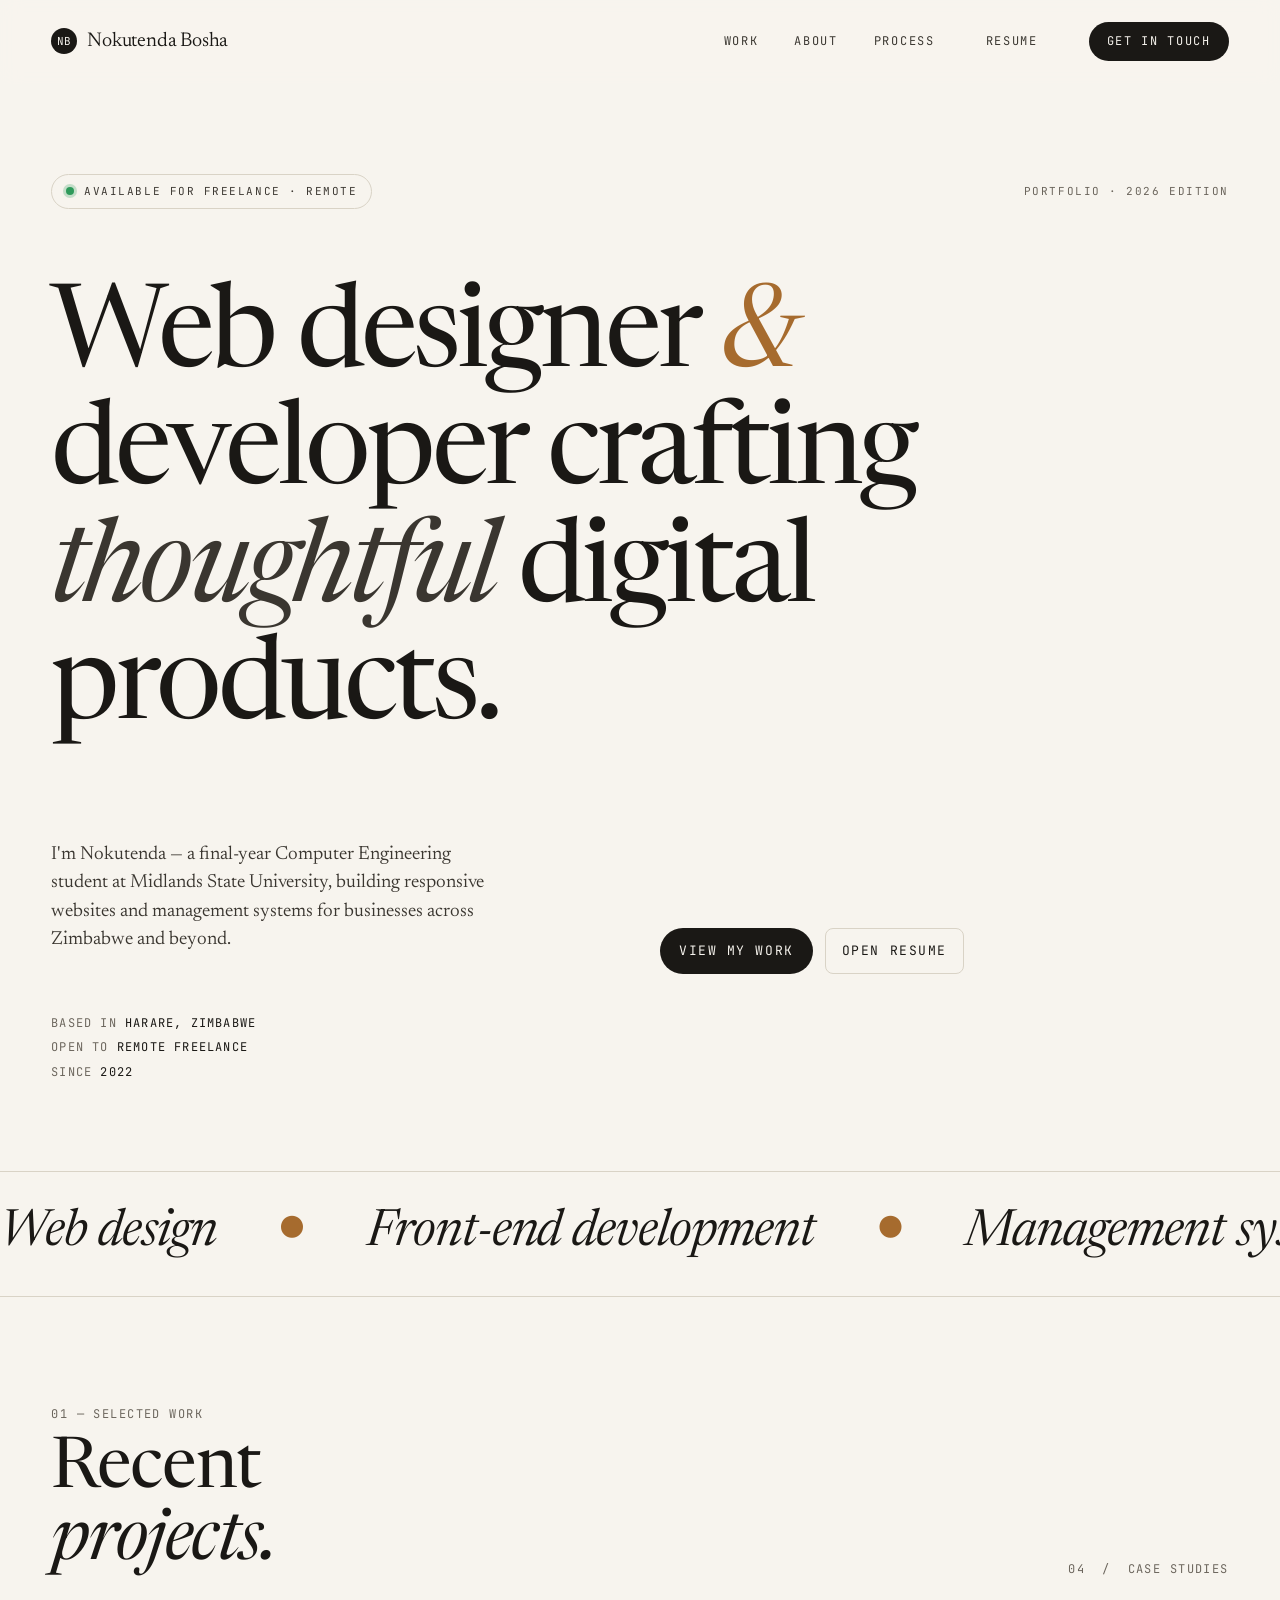
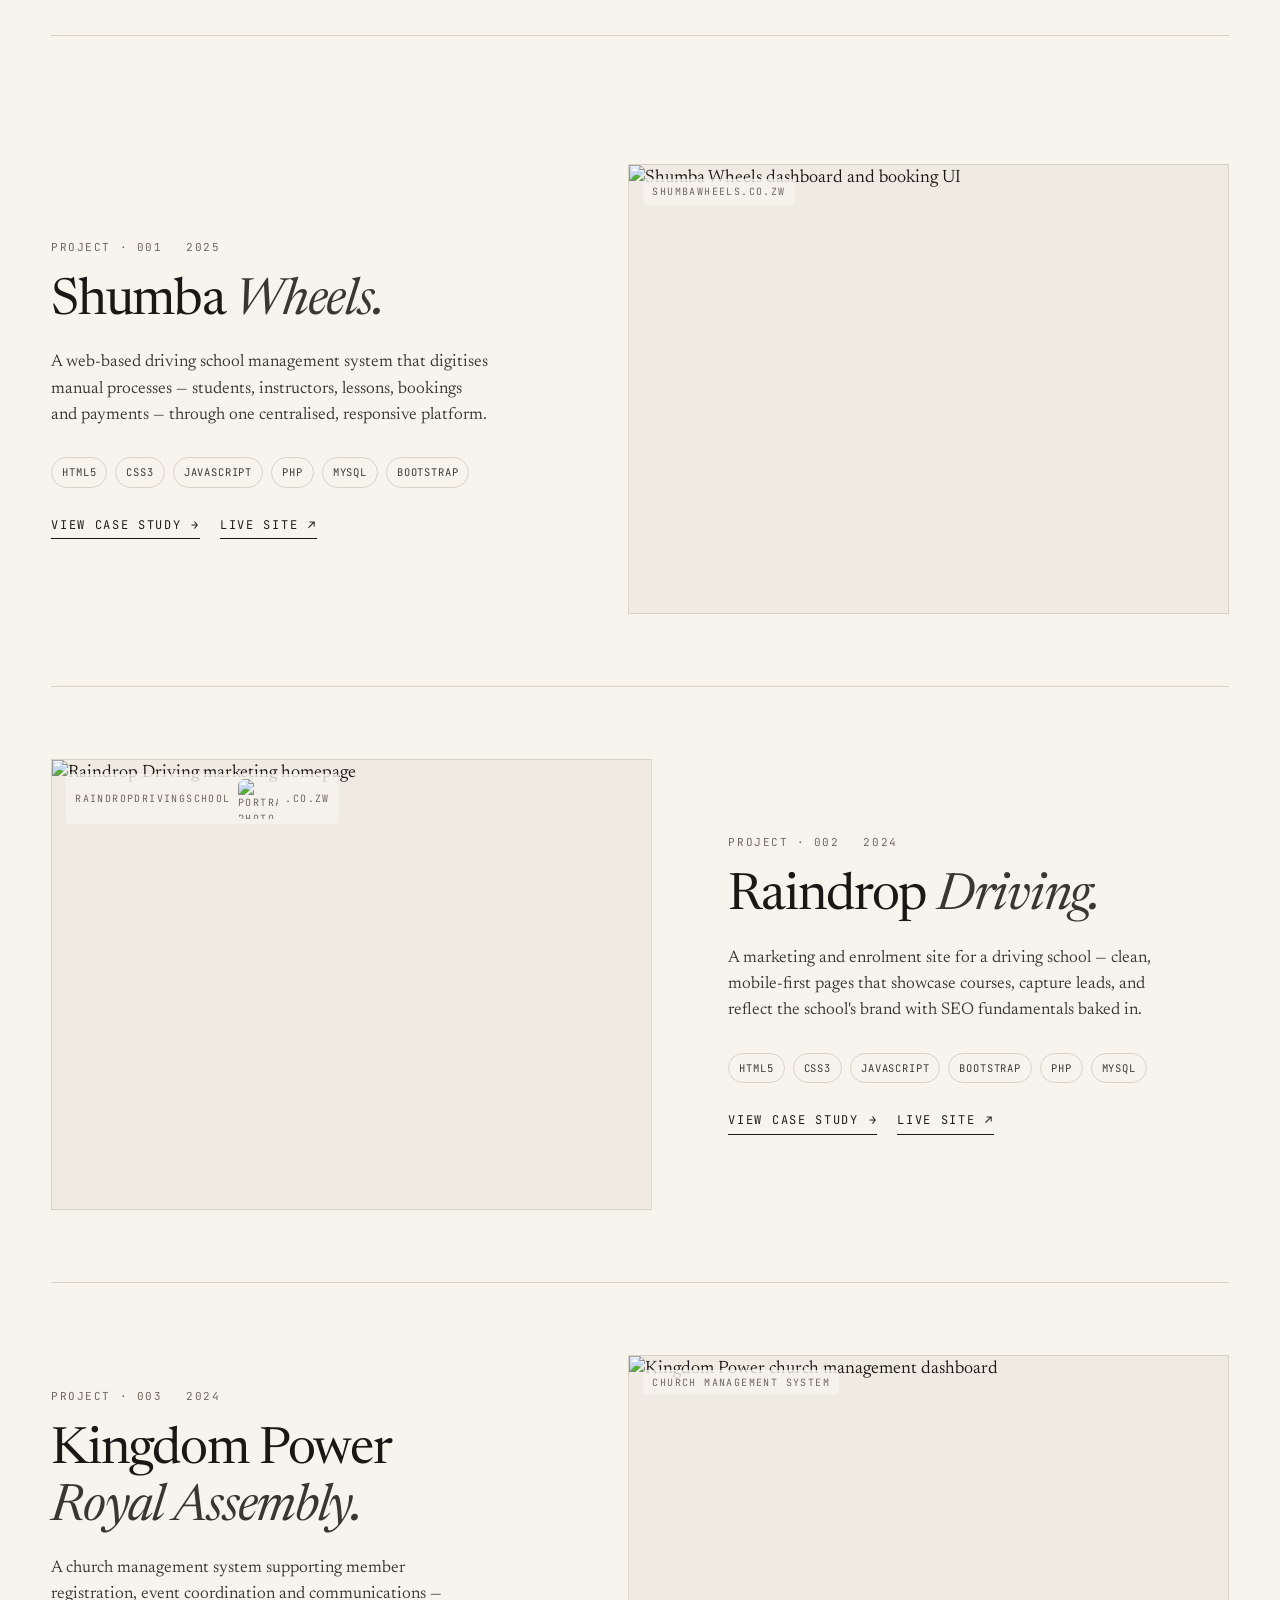
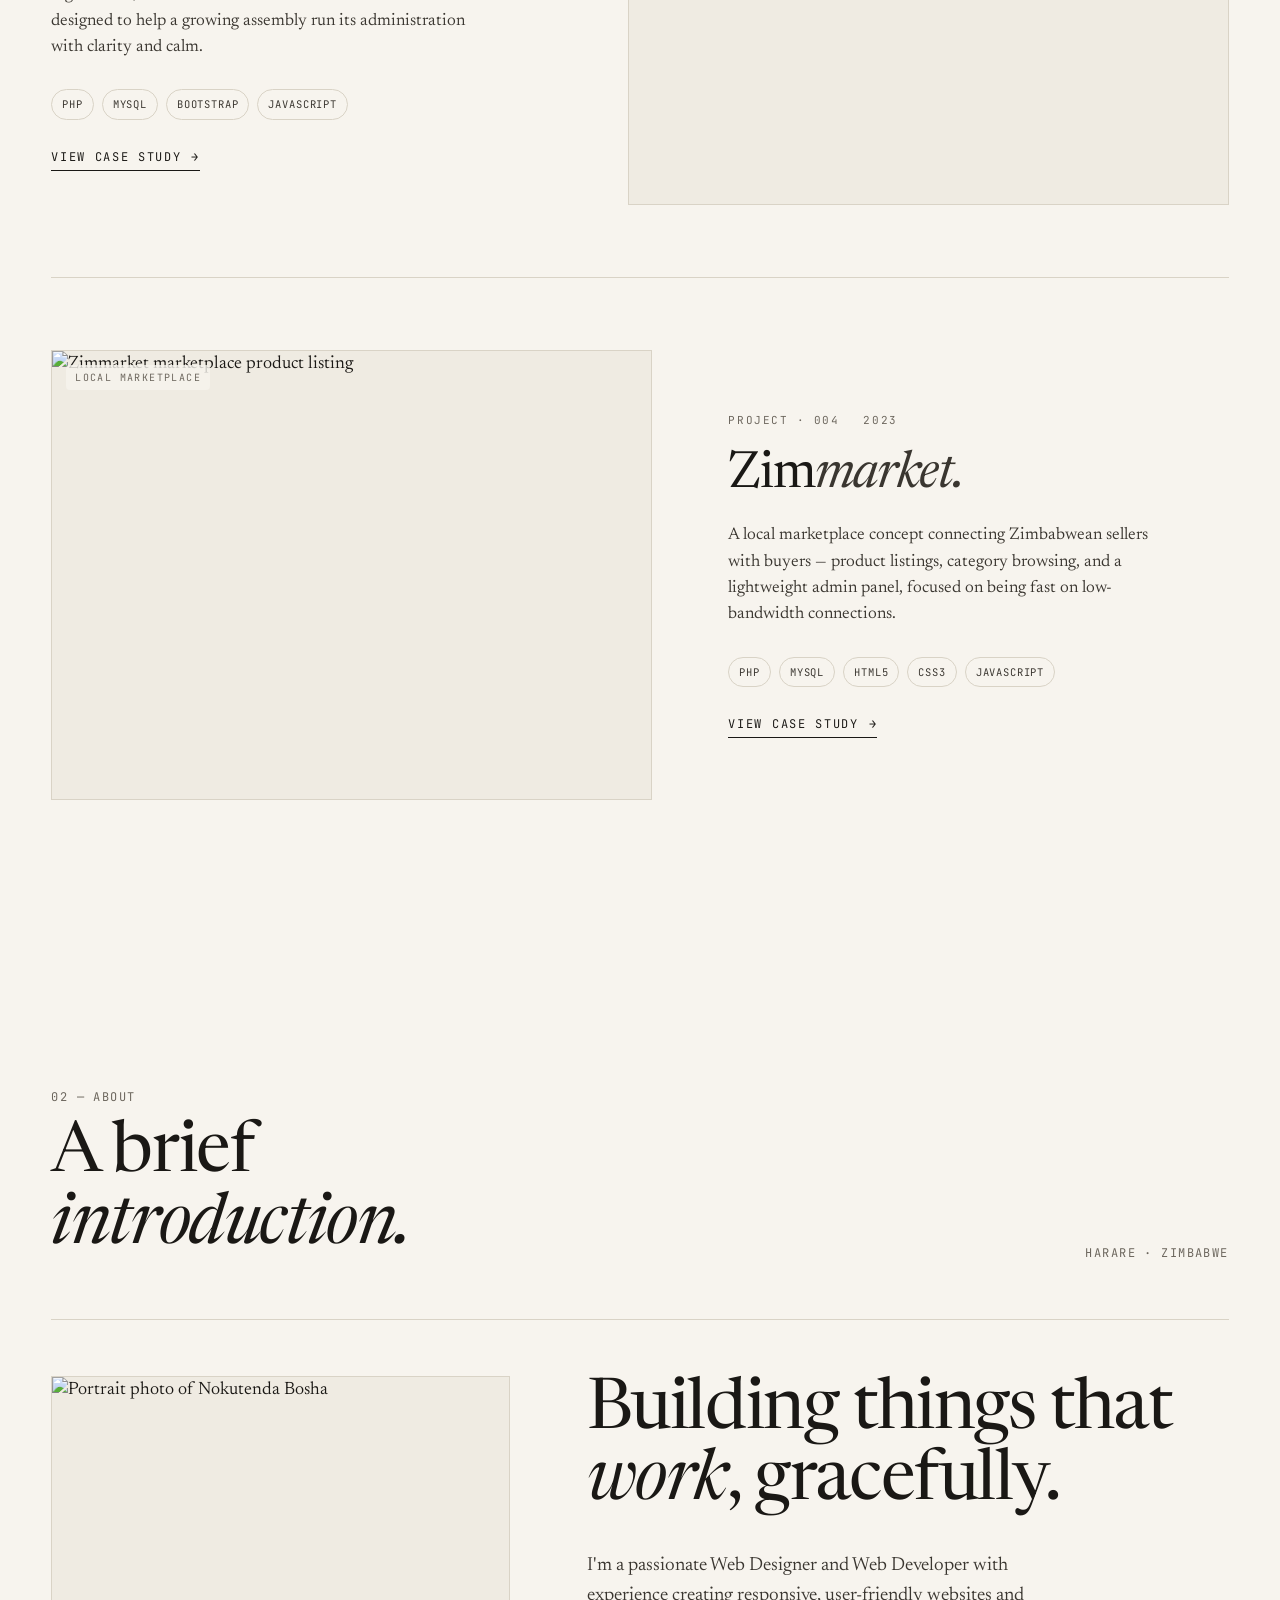
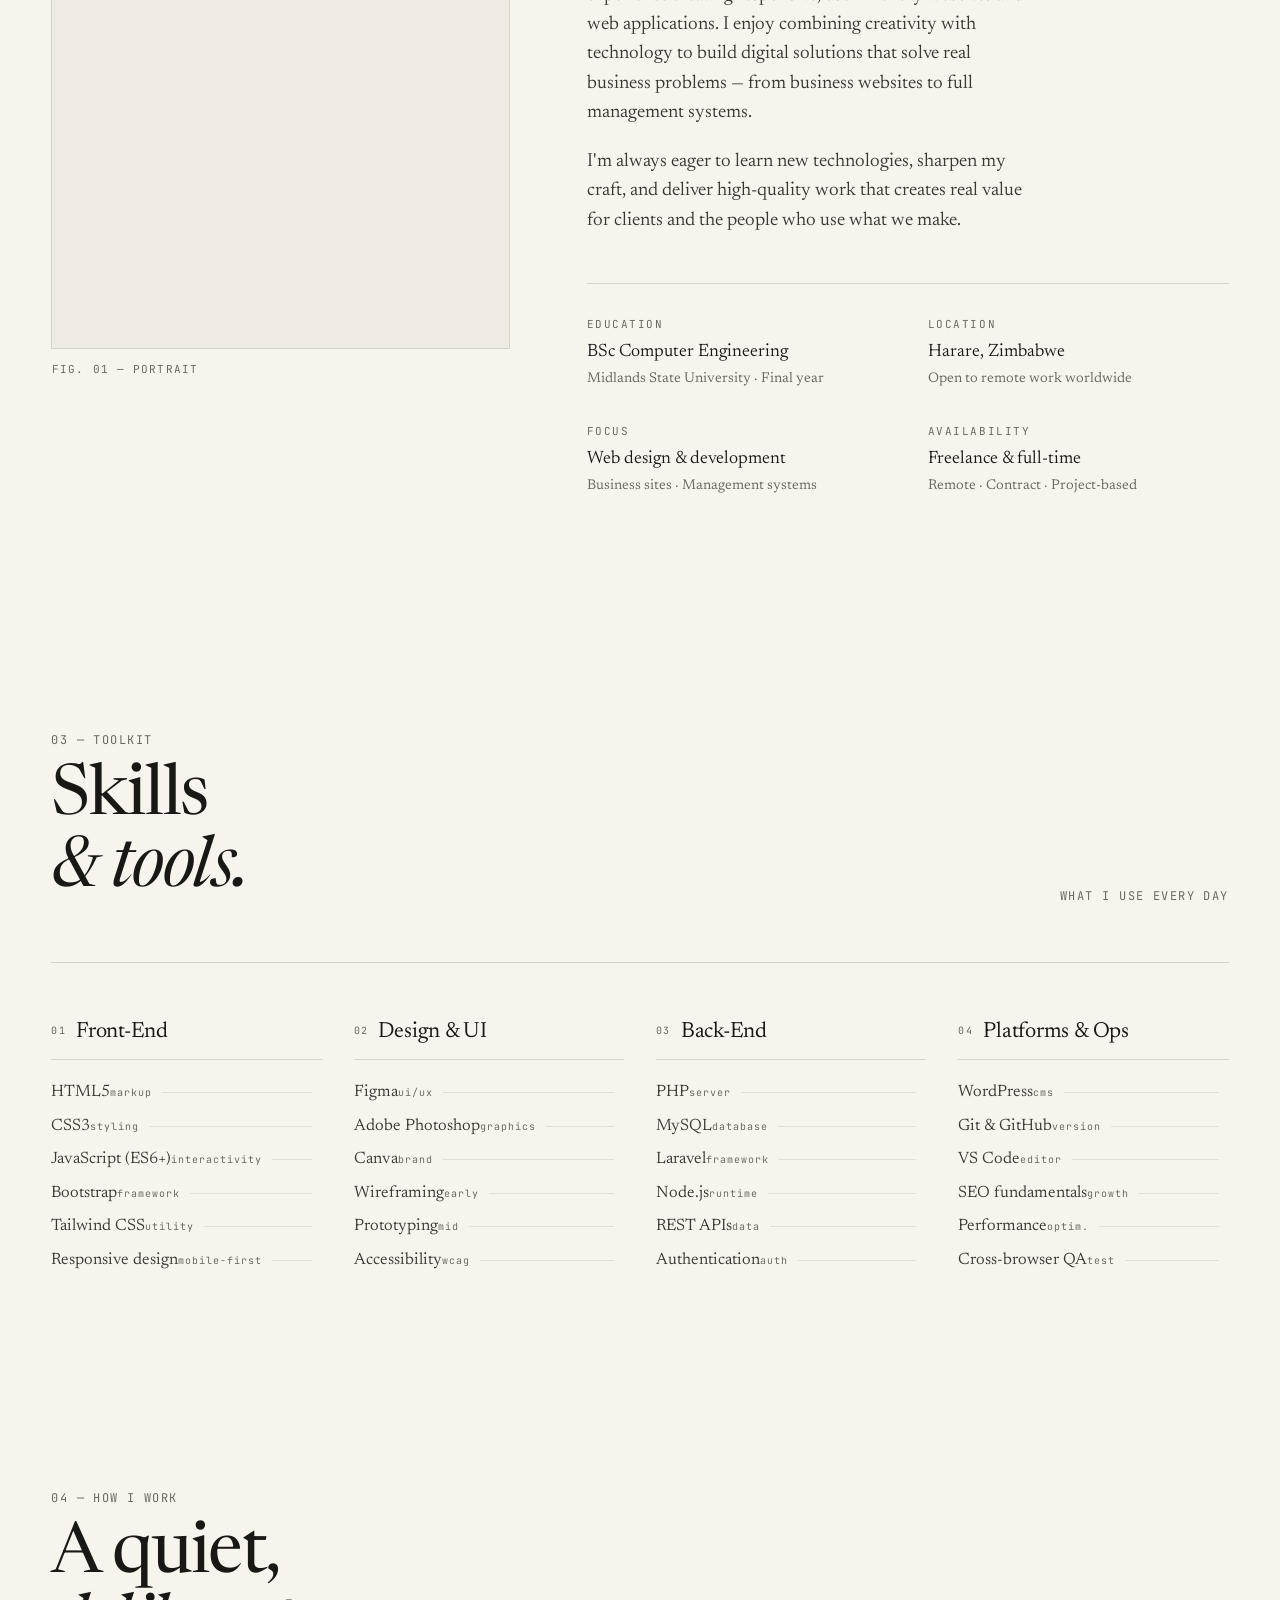
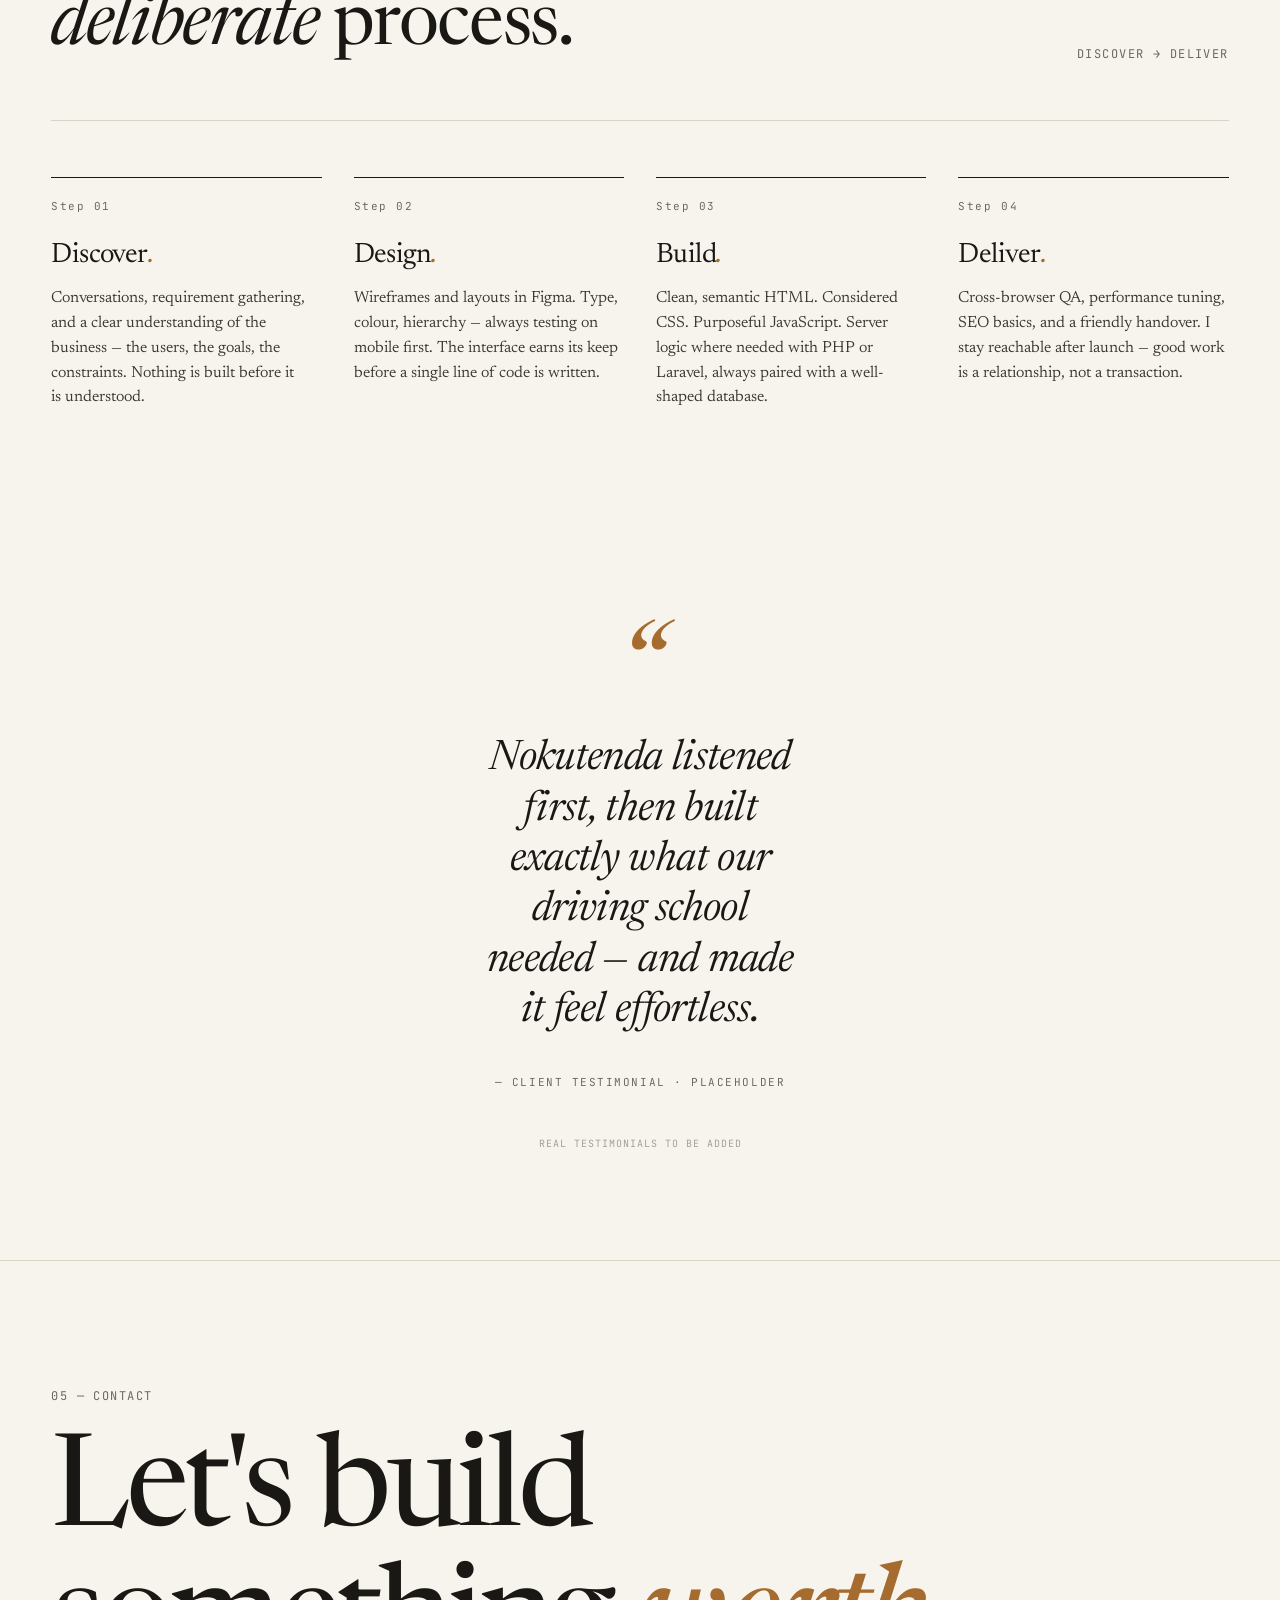
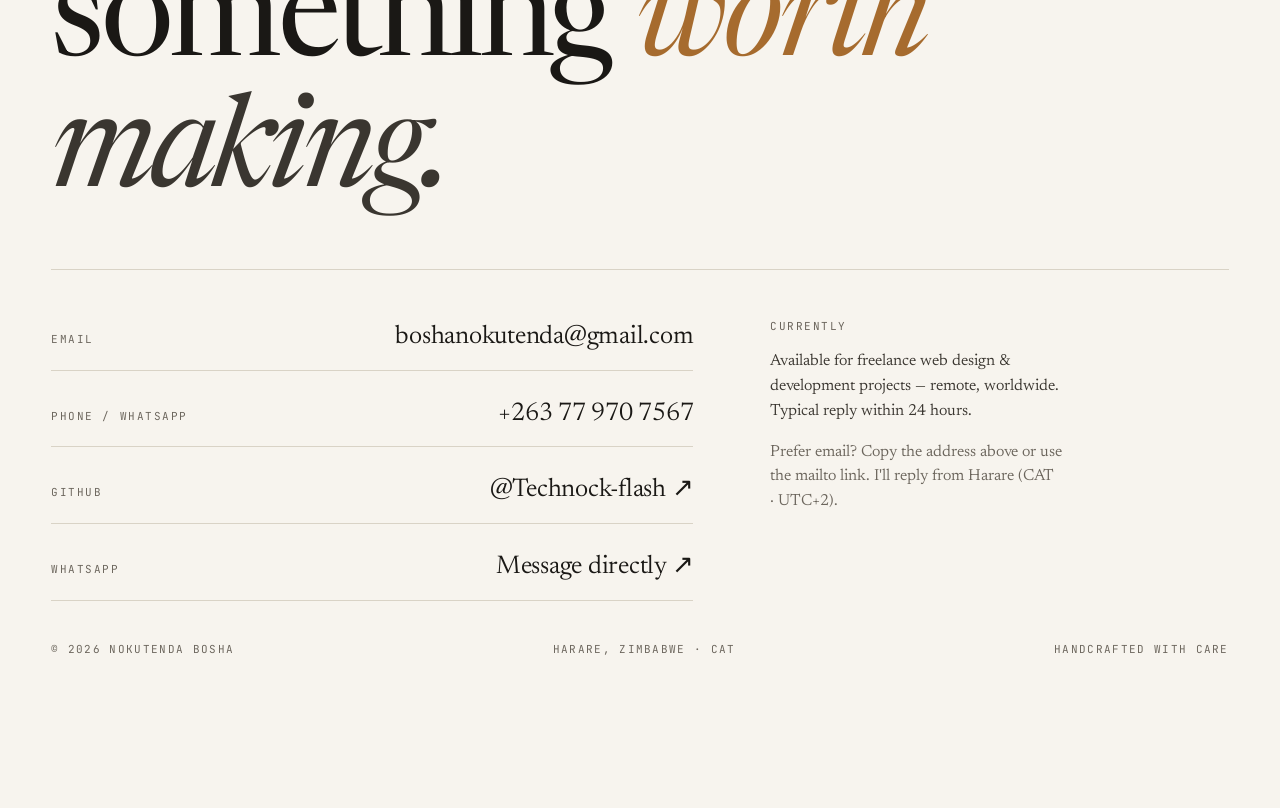
==== index.html @ a34fc6b7 "Use real portrait image" ====
<!doctype html>
<html lang="en">
<head>
  <meta charset="UTF-8" />
  <meta name="viewport" content="width=device-width,initial-scale=1" />
  <title>Nokutenda Bosha — Web Designer & Developer</title>
  <meta name="description" content="Portfolio of Nokutenda Bosha — web designer and developer based in Harare, Zimbabwe. Building thoughtful digital products and web applications." />
  <meta property="og:title" content="Nokutenda Bosha — Web Designer & Developer" />
  <meta property="og:description" content="Portfolio of Nokutenda Bosha — web designer and developer based in Harare, Zimbabwe. Building thoughtful digital products and web applications." />
  <meta property="og:type" content="website" />
  <meta property="og:url" content="https://your-site.example/" />
  <meta property="og:image" content="assets/og-image.jpg" />
  <meta name="twitter:card" content="summary_large_image" />
  <link rel="preconnect" href="https://fonts.googleapis.com">

  <link rel="canonical" href="https://your-site.example/" />

  <script type="application/ld+json">
  {
    "@context": "https://schema.org",
    "@type": "Person",
    "name": "Nokutenda Bosha",
    "jobTitle": "Web Designer & Developer",
    "url": "https://your-site.example/",
    "sameAs": ["https://github.com/Technock-flash"],
    "email": "mailto:boshanokutenda@gmail.com"
  }
  </script>

  <link rel="preconnect" href="https://fonts.googleapis.com">
  <link rel="preconnect" href="https://fonts.gstatic.com" crossorigin>
  <link href="https://fonts.googleapis.com/css2?family=Newsreader:ital,opsz,wght@0,6..72,300..600;1,6..72,300..600&family=JetBrains+Mono:wght@400;500&display=swap" rel="stylesheet">

  <link rel="stylesheet" href="styles.css" />
</head>
<body>
  <a class="skip" href="#top">Skip to content</a>

  <!-- ================================================ HEADER -->
  <header class="site-header" id="siteHeader">
    <div class="shell inner">
      <a href="#top" class="brand">
        <span class="brand-mark">NB</span>
        <span>Nokutenda Bosha</span>
      </a>
      <nav class="nav">
        <a href="#work">Work</a>
        <a href="#about">About</a>
        <a href="#process">Process</a>
          <a href="resume.html" class="resume-link" target="_blank" rel="noopener">Resume</a>
        <a href="#contact" class="contact-cta">Get in touch</a>
      </nav>
    </div>
  </header>

  <!-- ================================================ HERO -->
  <section class="hero" id="top">
    <div class="shell">
      <div class="hero-eyebrow">
        <span class="avail"><span class="dot"></span> Available for freelance · Remote</span>
        <span class="mono">Portfolio · 2026 Edition</span>
      </div>

      <h1 class="hero-title reveal">
        Web designer <span class="amp">&amp;</span><br>
        developer crafting<br>
        <span class="ital">thoughtful</span> digital<br>
        products.
      </h1>

      <div class="hero-lower">
        <p class="lede reveal">
          I'm Nokutenda — a final-year Computer Engineering student at Midlands State University, building responsive websites and management systems for businesses across Zimbabwe and beyond.
        </p>
        <div class="hero-cta reveal">
          <a class="btn primary" href="#work">View my work</a>
          <a class="btn ghost" href="resume.html" target="_blank" rel="noopener">Open resume</a>
        </div>
        <div class="meta reveal">
          <span>Based in <strong>Harare, Zimbabwe</strong></span>
          <span>Open to <strong>remote freelance</strong></span>
          <span>Since <strong>2022</strong></span>
        </div>
      </div>
    </div>
  </section>

  <!-- Marquee -->
  <div class="marquee" aria-hidden="true">
    <div class="marquee-track">
      <span>Web design</span><span class="dot">●</span>
      <span><em>Front-end</em> development</span><span class="dot">●</span>
      <span>Management systems</span><span class="dot">●</span>
      <span>UI / UX</span><span class="dot">●</span>
      <span><em>Responsive</em> interfaces</span><span class="dot">●</span>
      <span>PHP · Laravel · MySQL</span><span class="dot">●</span>
      <!-- duplicate for seamless loop -->
      <span>Web design</span><span class="dot">●</span>
      <span><em>Front-end</em> development</span><span class="dot">●</span>
      <span>Management systems</span><span class="dot">●</span>
      <span>UI / UX</span><span class="dot">●</span>
      <span><em>Responsive</em> interfaces</span><span class="dot">●</span>
      <span>PHP · Laravel · MySQL</span><span class="dot">●</span>
    </div>
  </div>

  <!-- ================================================ WORK -->
  <section id="work">
    <div class="shell">
      <div class="section-head">
        <div>
          <div class="num">01 — Selected Work</div>
          <h2>Recent<br><em>projects.</em></h2>
        </div>
        <div class="aside">04 &nbsp;/&nbsp; Case studies</div>
      </div>

      <div class="projects">

        <!-- Project 1 · Shumba Wheels -->
        <article class="project reveal">
          <div class="project-info">
            <div class="idx"><span>Project · 001</span><span>2025</span></div>
            <h3>Shumba <span class="ital">Wheels.</span></h3>
            <p class="summary">A web-based driving school management system that digitises manual processes — students, instructors, lessons, bookings and payments — through one centralised, responsive platform.</p>
            <div class="stack">
              <span>HTML5</span><span>CSS3</span><span>JavaScript</span>
              <span>PHP</span><span>MySQL</span><span>Bootstrap</span>
            </div>
            <div class="actions">
              <a class="arrow-link" href="projects/shumba-wheels.html">View case study <span class="a">→</span></a>
              <a class="arrow-link" href="https://shumbawheels.co.zw" target="_blank" rel="noopener">Live site <span class="a">↗</span></a>
            </div>
          </div>
          <div class="project-media">
            <span class="frame-label">shumbawheels.co.zw</span>
            <picture>
              <source type="image/webp" srcset="assets/shumba-screen-2.webp 1x, assets/shumba-screen-2@2x.webp 2x">
              <img src="assets/shumba-screen-2.png" alt="Shumba Wheels dashboard and booking UI" loading="lazy" decoding="async" />
            </picture>
          </div>
        </article>

        <!-- Project 2 · Raindrop Driving -->
        <article class="project reverse reveal">
          <div class="project-info">
            <div class="idx"><span>Project · 002</span><span>2024</span></div>
            <h3>Raindrop <span class="ital">Driving.</span></h3>
            <p class="summary">A marketing and enrolment site for a driving school — clean, mobile-first pages that showcase courses, capture leads, and reflect the school's brand with SEO fundamentals baked in.</p>
            <div class="stack">
              <span>HTML5</span><span>CSS3</span><span>JavaScript</span>
              <span>Bootstrap</span><span>PHP</span><span>MySQL</span>
            </div>
            <div class="actions">
              <a class="arrow-link" href="projects/raindrop-driving.html">View case study <span class="a">→</span></a>
              <a class="arrow-link" href="https://raindropdrivingschool.co.zw" target="_blank" rel="noopener">Live site <span class="a">↗</span></a>
            </div>
          </div>
          <div class="project-media">
            <span class="frame-label">raindropdrivingschool
              <picture style="display:inline-block;vertical-align:middle;">
                <source type="image/webp" srcset="assets/portrait.webp 1x, assets/portrait@2x.webp 2x">
                <img src="assets/portrait.heic" alt="Portrait photo of Nokutenda Bosha" loading="lazy" decoding="async" style="width:40px;height:40px;display:inline-block;vertical-align:middle;border-radius:6px;" />
              </picture>
            .co.zw</span>
            <picture>
              <source type="image/webp" srcset="assets/raindrop-screen-1.webp 1x, assets/raindrop-screen-1@2x.webp 2x">
              <img src="assets/raindrop-screen-1.png" alt="Raindrop Driving marketing homepage" loading="lazy" decoding="async" />
            </picture>
          </div>
        </article>

        <!-- Project 3 · Kingdom Power -->
        <article class="project reveal">
          <div class="project-info">
            <div class="idx"><span>Project · 003</span><span>2024</span></div>
            <h3>Kingdom Power <span class="ital">Royal Assembly.</span></h3>
            <p class="summary">A church management system supporting member registration, event coordination and communications — designed to help a growing assembly run its administration with clarity and calm.</p>
            <div class="stack">
              <span>PHP</span><span>MySQL</span><span>Bootstrap</span>
              <span>JavaScript</span>
            </div>
            <div class="actions">
              <a class="arrow-link" href="projects/kingdom-power.html">View case study <span class="a">→</span></a>
            </div>
          </div>
          <div class="project-media">
            <span class="frame-label">Church management system</span>
            <picture>
              <source type="image/webp" srcset="assets/kingdom-screen-1.webp 1x, assets/kingdom-screen-1@2x.webp 2x">
              <img src="assets/kingdom-screen-1.png" alt="Kingdom Power church management dashboard" loading="lazy" decoding="async" />
            </picture>
          </div>
        </article>

        <!-- Project 4 · Zimmarket -->
        <article class="project reverse reveal">
          <div class="project-info">
            <div class="idx"><span>Project · 004</span><span>2023</span></div>
            <h3>Zim<span class="ital">market.</span></h3>
            <p class="summary">A local marketplace concept connecting Zimbabwean sellers with buyers — product listings, category browsing, and a lightweight admin panel, focused on being fast on low-bandwidth connections.</p>
            <div class="stack">
              <span>PHP</span><span>MySQL</span><span>HTML5</span>
              <span>CSS3</span><span>JavaScript</span>
            </div>
            <div class="actions">
              <a class="arrow-link" href="projects/zimmarket.html">View case study <span class="a">→</span></a>
            </div>
          </div>
          <div class="project-media">
            <span class="frame-label">Local marketplace</span>
            <picture>
              <source type="image/webp" srcset="assets/zimmarket-screen-1.webp 1x, assets/zimmarket-screen-1@2x.webp 2x">
              <img src="assets/zimmarket-screen-1.png" alt="Zimmarket marketplace product listing" loading="lazy" decoding="async" />
            </picture>
          </div>
        </article>

      </div>
    </div>
  </section>

  <!-- ================================================ ABOUT -->
  <section id="about" class="about">
    <div class="shell">
      <div class="section-head">
        <div>
          <div class="num">02 — About</div>
          <h2>A brief<br><em>introduction.</em></h2>
        </div>
        <div class="aside">Harare · Zimbabwe</div>
      </div>

      <div class="about-grid">
        <div class="about-portrait">
          <picture>
            <source type="image/webp" srcset="assets/portrait.webp 1x, assets/portrait@2x.webp 2x">
            <img src="assets/portrait.svg" alt="Portrait photo of Nokutenda Bosha" loading="lazy" decoding="async" />
          </picture>
          <span class="cap">Fig. 01 — Portrait</span>
        </div>

        <div class="about-body">
          <h2>Building things that <em>work</em>, gracefully.</h2>
          <p>
            I'm a passionate Web Designer and Web Developer with experience creating responsive, user-friendly websites and web applications. I enjoy combining creativity with technology to build digital solutions that solve real business problems — from business websites to full management systems.
          </p>
          <p>
            I'm always eager to learn new technologies, sharpen my craft, and deliver high-quality work that creates real value for clients and the people who use what we make.
          </p>

          <dl class="about-facts">
            <div>
              <dt>Education</dt>
              <dd>BSc Computer Engineering<span class="sub">Midlands State University · Final year</span></dd>
            </div>
            <div>
              <dt>Location</dt>
              <dd>Harare, Zimbabwe<span class="sub">Open to remote work worldwide</span></dd>
            </div>
            <div>
              <dt>Focus</dt>
              <dd>Web design & development<span class="sub">Business sites · Management systems</span></dd>
            </div>
            <div>
              <dt>Availability</dt>
              <dd>Freelance & full-time<span class="sub">Remote · Contract · Project-based</span></dd>
            </div>
          </dl>
        </div>
      </div>
    </div>
  </section>

  <!-- ================================================ SKILLS -->
  <section id="skills">
    <div class="shell">
      <div class="section-head">
        <div>
          <div class="num">03 — Toolkit</div>
          <h2>Skills<br><em>&amp; tools.</em></h2>
        </div>
        <div class="aside">What I use every day</div>
      </div>

      <div class="skills-grid">
        <div class="skill-col">
          <h4><span class="num">01</span>Front-End</h4>
          <ul>
            <li>HTML5 <span>markup</span></li>
            <li>CSS3 <span>styling</span></li>
            <li>JavaScript (ES6+) <span>interactivity</span></li>
            <li>Bootstrap <span>framework</span></li>
            <li>Tailwind CSS <span>utility</span></li>
            <li>Responsive design <span>mobile-first</span></li>
          </ul>
        </div>

        <div class="skill-col">
          <h4><span class="num">02</span>Design &amp; UI</h4>
          <ul>
            <li>Figma <span>ui/ux</span></li>
            <li>Adobe Photoshop <span>graphics</span></li>
            <li>Canva <span>brand</span></li>
            <li>Wireframing <span>early</span></li>
            <li>Prototyping <span>mid</span></li>
            <li>Accessibility <span>wcag</span></li>
          </ul>
        </div>

        <div class="skill-col">
          <h4><span class="num">03</span>Back-End</h4>
          <ul>
            <li>PHP <span>server</span></li>
            <li>MySQL <span>database</span></li>
            <li>Laravel <span>framework</span></li>
            <li>Node.js <span>runtime</span></li>
            <li>REST APIs <span>data</span></li>
            <li>Authentication <span>auth</span></li>
          </ul>
        </div>

        <div class="skill-col">
          <h4><span class="num">04</span>Platforms &amp; Ops</h4>
          <ul>
            <li>WordPress <span>cms</span></li>
            <li>Git &amp; GitHub <span>version</span></li>
            <li>VS Code <span>editor</span></li>
            <li>SEO fundamentals <span>growth</span></li>
            <li>Performance <span>optim.</span></li>
            <li>Cross-browser QA <span>test</span></li>
          </ul>
        </div>
      </div>
    </div>
  </section>

  <!-- ================================================ PROCESS -->
  <section id="process">
    <div class="shell">
      <div class="section-head">
        <div>
          <div class="num">04 — How I Work</div>
          <h2>A quiet,<br><em>deliberate</em> process.</h2>
        </div>
        <div class="aside">Discover → Deliver</div>
      </div>

      <div class="process-grid">
        <div class="step">
          <div class="n">Step 01</div>
          <h4>Discover<em>.</em></h4>
          <p>Conversations, requirement gathering, and a clear understanding of the business — the users, the goals, the constraints. Nothing is built before it is understood.</p>
        </div>
        <div class="step">
          <div class="n">Step 02</div>
          <h4>Design<em>.</em></h4>
          <p>Wireframes and layouts in Figma. Type, colour, hierarchy — always testing on mobile first. The interface earns its keep before a single line of code is written.</p>
        </div>
        <div class="step">
          <div class="n">Step 03</div>
          <h4>Build<em>.</em></h4>
          <p>Clean, semantic HTML. Considered CSS. Purposeful JavaScript. Server logic where needed with PHP or Laravel, always paired with a well-shaped database.</p>
        </div>
        <div class="step">
          <div class="n">Step 04</div>
          <h4>Deliver<em>.</em></h4>
          <p>Cross-browser QA, performance tuning, SEO basics, and a friendly handover. I stay reachable after launch — good work is a relationship, not a transaction.</p>
        </div>
      </div>
    </div>
  </section>

  <!-- ================================================ TESTIMONIAL -->
  <section id="testimonial" class="testimonial">
    <div class="shell">
      <div class="quote-card reveal">
        <span class="mark">“</span>
        <blockquote>
          Nokutenda listened first, then built exactly what our driving school needed — and made it feel effortless.
        </blockquote>
        <cite>— Client testimonial · Placeholder</cite>
        <div class="placeholder-note">Real testimonials to be added</div>
      </div>
    </div>
  </section>

  <!-- ================================================ CONTACT -->
  <section id="contact" class="contact">
    <div class="shell">
      <div class="num" style="font-family:var(--mono);font-size:12px;letter-spacing:.12em;text-transform:uppercase;color:var(--ink-3);margin-bottom:24px;">05 — Contact</div>
      <h2>
        Let's build<br>
        something <span class="accent">worth</span><br>
        <span class="ital">making.</span>
      </h2>

      <div class="contact-grid">
        <div class="contact-links">
          <a href="mailto:boshanokutenda@gmail.com">
            <span class="k">Email</span>
            <span class="v">boshanokutenda@gmail.com</span>
          </a>
          <a href="tel:+263779707567">
            <span class="k">Phone / WhatsApp</span>
            <span class="v">+263 77 970 7567</span>
          </a>
          <a href="https://github.com/Technock-flash" target="_blank" rel="noopener">
            <span class="k">GitHub</span>
            <span class="v">@Technock-flash ↗</span>
          </a>
          <a href="https://wa.me/263779707567" target="_blank" rel="noopener">
            <span class="k">WhatsApp</span>
            <span class="v">Message directly ↗</span>
          </a>
        </div>
        <div class="contact-side">
          <span class="label">Currently</span>
          <p>Available for freelance web design &amp; development projects — remote, worldwide. Typical reply within 24 hours.</p>
          <p style="color:var(--ink-3);margin-top:16px;">Prefer email? Copy the address above or use the mailto link. I'll reply from Harare (CAT · UTC+2).</p>
        </div>
      </div>
    </div>

    <div class="shell">
      <footer class="site-footer">
        <span>© 2026 Nokutenda Bosha</span>
        <span>Harare, Zimbabwe · CAT</span>
        <span class="rot">Handcrafted with care</span>
      </footer>
    </div>
  </section>

  <script src="image_slot.js"></script>
  <script>
    // Sticky header shadow on scroll
    const header = document.getElementById('siteHeader');
    const onScroll = () => header.classList.toggle('scrolled', window.scrollY > 8);
    window.addEventListener('scroll', onScroll, { passive: true });
    onScroll();

    // Reveal on view
    const io = new IntersectionObserver((entries) => {
      for (const e of entries) if (e.isIntersecting) { e.target.classList.add('in'); io.unobserve(e.target); }
    }, { threshold: 0.12 });
    document.querySelectorAll('.reveal').forEach(el => io.observe(el));

    // Smooth-scroll for in-page nav
    document.querySelectorAll('a[href^="#"]').forEach(a => {
      a.addEventListener('click', (e) => {
        const id = a.getAttribute('href').slice(1);
        const t = document.getElementById(id);
        if (!t) return;
        e.preventDefault();
        window.scrollTo({ top: t.getBoundingClientRect().top + window.scrollY - 60, behavior: 'smooth' });
      });
    });
  </script>
</body>
</html>
---- styles.css ----
/* ------------------------------------------------------------------
   Nokutenda Bosha — Portfolio
   Minimal editorial · Newsreader + JetBrains Mono
------------------------------------------------------------------ */

:root {
  --paper: #F7F4EE;
  --paper-2: #EFEBE2;
  --ink: #1A1815;
  --ink-2: #3A3630;
  --ink-3: #6B655C;
  --line: #D9D3C6;
  --accent: #A66B2E;         /* warm ochre */
  --accent-soft: #C9A47A;

  --serif: "Newsreader", "Cormorant Garamond", Georgia, serif;
  --mono: "JetBrains Mono", ui-monospace, "SF Mono", Menlo, monospace;

  --pad: clamp(20px, 4vw, 56px);
  --max: 1440px;
}

* { box-sizing: border-box; }

html, body {
  margin: 0;
  padding: 0;
  background: var(--paper);
  color: var(--ink);
  font-family: var(--serif);
  font-optical-sizing: auto;
  font-weight: 380;
  font-size: 18px;
  line-height: 1.55;
  -webkit-font-smoothing: antialiased;
  text-rendering: optimizeLegibility;
}

/* --- Skip link -------------------------------------------- */
.skip {
  position: absolute;
  left: -9999px;
  top: auto;
  width: 1px;
  height: 1px;
  overflow: hidden;
}
.skip:focus {
  left: 12px;
  top: 12px;
  width: auto;
  height: auto;
  padding: 8px 12px;
  background: var(--ink);
  color: var(--paper);
  border-radius: 6px;
  z-index: 1000;
}

body {
  overflow-x: hidden;
}

::selection { background: var(--ink); color: var(--paper); }

a { color: inherit; text-decoration: none; }

img { max-width: 100%; display: block; }

/* --- Typography scale ---------------------------------------- */

.mono, .eyebrow, .label {
  font-family: var(--mono);
  font-size: 11px;
  letter-spacing: 0.14em;
  text-transform: uppercase;
  font-weight: 400;
  color: var(--ink-3);
}

h1, h2, h3, h4 {
  font-family: var(--serif);
  font-weight: 400;
  letter-spacing: -0.02em;
  margin: 0;
  line-height: 1.02;
  text-wrap: balance;
}

h1 { font-size: clamp(52px, 9vw, 148px); }
h2 { font-size: clamp(40px, 5.5vw, 88px); }
h3 { font-size: clamp(28px, 3vw, 44px); line-height: 1.1; }
h4 { font-size: clamp(20px, 1.6vw, 26px); line-height: 1.2; }

p { margin: 0 0 1em; text-wrap: pretty; }

em, .italic { font-style: italic; font-family: var(--serif); }

/* --- Layout shells ------------------------------------------- */

.shell {
  max-width: var(--max);
  margin: 0 auto;
  padding-left: var(--pad);
  padding-right: var(--pad);
}

section { padding: clamp(80px, 12vh, 160px) 0; }

.divider {
  height: 1px;
  background: var(--line);
  border: 0;
  margin: 0;
}

/* --- Header --------------------------------------------------- */

.site-header {
  position: sticky;
  top: 0;
  z-index: 40;
  background: color-mix(in oklab, var(--paper) 88%, transparent);
  backdrop-filter: saturate(140%) blur(10px);
  -webkit-backdrop-filter: saturate(140%) blur(10px);
  border-bottom: 1px solid transparent;
  transition: border-color 200ms ease;
}
.site-header.scrolled { border-bottom-color: var(--line); }

.site-header .inner {
  display: flex;
  align-items: center;
  justify-content: space-between;
  padding-top: 22px;
  padding-bottom: 22px;
}

.brand {
  font-family: var(--serif);
  font-size: 20px;
  letter-spacing: -0.01em;
  display: inline-flex;
  align-items: center;
  gap: 10px;
}
.brand-mark {
  width: 26px; height: 26px;
  border-radius: 50%;
  background: var(--ink);
  color: var(--paper);
  font-family: var(--mono);
  font-size: 11px;
  display: inline-flex;
  align-items: center;
  justify-content: center;
  letter-spacing: 0;
}

.nav {
  display: flex;
  gap: 36px;
  align-items: center;
}
.nav a {
  font-family: var(--mono);
  font-size: 12px;
  letter-spacing: 0.14em;
  text-transform: uppercase;
  color: var(--ink-2);
  position: relative;
  padding: 6px 0;
}
.nav a::after {
  content: "";
  position: absolute;
  left: 0; right: 100%;
  bottom: 2px;
  height: 1px;
  background: var(--ink);
  transition: right 240ms ease;
}
.nav a:hover::after { right: 0; }

.nav .contact-cta {
  background: var(--ink);
  color: var(--paper);
  padding: 10px 18px;
  border-radius: 999px;
}
.nav .contact-cta::after { display: none; }
.nav .contact-cta:hover { background: var(--accent); }

/* --- Availability pill --------------------------------------- */

.avail {
  display: inline-flex;
  align-items: center;
  gap: 10px;
  font-family: var(--mono);
  font-size: 11px;
  letter-spacing: 0.14em;
  text-transform: uppercase;
  color: var(--ink-2);
  padding: 8px 14px;
  border: 1px solid var(--line);
  border-radius: 999px;
  background: var(--paper);
}
.avail .dot {
  width: 8px; height: 8px;
  border-radius: 50%;
  background: #2E9A5A;
  box-shadow: 0 0 0 3px color-mix(in oklab, #2E9A5A 25%, transparent);
  animation: pulse 2.4s ease-in-out infinite;
}
@keyframes pulse {
  0%, 100% { box-shadow: 0 0 0 3px color-mix(in oklab, #2E9A5A 25%, transparent); }
  50% { box-shadow: 0 0 0 6px color-mix(in oklab, #2E9A5A 10%, transparent); }
}

/* --- Hero ---------------------------------------------------- */

.hero {
  padding-top: clamp(60px, 10vh, 120px);
  padding-bottom: clamp(60px, 10vh, 120px);
}

.hero-eyebrow {
  display: flex;
  justify-content: space-between;
  align-items: center;
  margin-bottom: clamp(40px, 8vh, 96px);
  gap: 20px;
  flex-wrap: wrap;
}

.hero-title {
  max-width: 20ch;
  letter-spacing: -0.035em;
}
.hero-title .ital {
  font-style: italic;
  font-family: var(--serif);
  color: var(--ink-2);
}
.hero-title .amp {
  font-style: italic;
  color: var(--accent);
  font-family: var(--serif);
}

.hero-lower {
  margin-top: clamp(56px, 10vh, 120px);
  display: grid;
  grid-template-columns: 1fr 1fr;
  gap: 40px;
  align-items: end;
}
.hero-lower .lede {
  max-width: 44ch;
  font-size: clamp(19px, 1.4vw, 22px);
  color: var(--ink-2);
  line-height: 1.5;
}
.hero-lower .meta {
  display: flex;
  flex-direction: column;
  gap: 6px;
  font-family: var(--mono);
  font-size: 12px;
  color: var(--ink-3);
  text-transform: uppercase;
  letter-spacing: 0.1em;
}
.hero-lower .meta strong {
  color: var(--ink);
  font-weight: 400;
}

@media (max-width: 720px) {
  .hero-lower { grid-template-columns: 1fr; gap: 32px; align-items: start; }
}

/* --- Section header ------------------------------------------ */

.section-head {
  display: grid;
  grid-template-columns: 1fr auto;
  align-items: end;
  gap: 20px;
  padding-bottom: 56px;
  border-bottom: 1px solid var(--line);
  margin-bottom: 56px;
}
.section-head .num {
  font-family: var(--mono);
  font-size: 12px;
  color: var(--ink-3);
  letter-spacing: 0.12em;
  text-transform: uppercase;
}
.section-head h2 {
  margin-top: 12px;
}
.section-head .aside {
  font-family: var(--mono);
  font-size: 12px;
  color: var(--ink-3);
  letter-spacing: 0.12em;
  text-transform: uppercase;
  text-align: right;
}

/* --- Work ---------------------------------------------------- */

.projects {
  display: flex;
  flex-direction: column;
  gap: 0;
}

.project {
  display: grid;
  grid-template-columns: 1fr 1.2fr;
  gap: clamp(32px, 6vw, 96px);
  padding: clamp(48px, 8vh, 96px) 0;
  border-bottom: 1px solid var(--line);
  align-items: center;
}
.project:last-child { border-bottom: none; }
.project.reverse { grid-template-columns: 1.2fr 1fr; }
.project.reverse .project-media { order: -1; }

.project-info { max-width: 44ch; }
.project-info .idx {
  font-family: var(--mono);
  font-size: 11px;
  color: var(--ink-3);
  letter-spacing: 0.14em;
  text-transform: uppercase;
  display: flex;
  gap: 24px;
  margin-bottom: 18px;
}
.project-info h3 {
  font-size: clamp(38px, 4vw, 60px);
  letter-spacing: -0.025em;
  margin-bottom: 20px;
}
.project-info h3 .ital {
  font-style: italic;
  color: var(--ink-2);
}
.project-info .summary {
  color: var(--ink-2);
  font-size: 17px;
  line-height: 1.55;
  margin-bottom: 28px;
}
.project-info .stack {
  display: flex;
  flex-wrap: wrap;
  gap: 6px 8px;
  margin-bottom: 28px;
}
.project-info .stack span {
  font-family: var(--mono);
  font-size: 10.5px;
  letter-spacing: 0.08em;
  text-transform: uppercase;
  color: var(--ink-2);
  border: 1px solid var(--line);
  padding: 6px 10px;
  border-radius: 999px;
}
.project-info .actions {
  display: flex;
  gap: 20px;
  align-items: center;
  flex-wrap: wrap;
}

.arrow-link {
  display: inline-flex;
  align-items: center;
  gap: 10px;
  font-family: var(--mono);
  font-size: 12px;
  letter-spacing: 0.14em;
  text-transform: uppercase;
  color: var(--ink);
  border-bottom: 1px solid var(--ink);
  padding-bottom: 4px;
  transition: gap 200ms ease, color 200ms ease;
}
.arrow-link:hover { gap: 14px; color: var(--accent); border-bottom-color: var(--accent); }
.arrow-link .a {
  display: inline-block;
  transition: transform 200ms ease;
}
.arrow-link:hover .a { transform: translateX(2px); }

.project-media {
  position: relative;
  aspect-ratio: 4 / 3;
  background: var(--paper-2);
  border: 1px solid var(--line);
  overflow: hidden;
}
.project-media image-slot {
  width: 100%;
  height: 100%;
  display: block;
}
.project-media .frame-label {
  position: absolute;
  top: 14px;
  left: 14px;
  font-family: var(--mono);
  font-size: 10px;
  letter-spacing: 0.14em;
  text-transform: uppercase;
  color: var(--ink-3);
  background: color-mix(in oklab, var(--paper) 80%, transparent);
  padding: 5px 9px;
  border-radius: 4px;
  z-index: 2;
  pointer-events: none;
}

@media (max-width: 900px) {
  .project, .project.reverse {
    grid-template-columns: 1fr;
    gap: 32px;
  }
  .project.reverse .project-media { order: 0; }
}

/* --- About --------------------------------------------------- */

.about {
  background: var(--paper);
}
.about-grid {
  display: grid;
  grid-template-columns: 1fr 1.4fr;
  gap: clamp(40px, 6vw, 96px);
  align-items: start;
}
.about-portrait {
  aspect-ratio: 4 / 5;
  background: var(--paper-2);
  border: 1px solid var(--line);
  position: relative;
}
.about-portrait image-slot {
  width: 100%; height: 100%; display: block;
}
.about-portrait .cap {
  position: absolute;
  bottom: -30px;
  left: 0;
  font-family: var(--mono);
  font-size: 11px;
  color: var(--ink-3);
  letter-spacing: 0.1em;
  text-transform: uppercase;
}
.about-body h2 {
  margin-bottom: 32px;
  max-width: 14ch;
}
.about-body p {
  font-size: clamp(19px, 1.4vw, 22px);
  color: var(--ink-2);
  max-width: 44ch;
  line-height: 1.55;
}
.about-facts {
  margin-top: 48px;
  display: grid;
  grid-template-columns: repeat(2, 1fr);
  gap: 32px 40px;
  padding-top: 32px;
  border-top: 1px solid var(--line);
}
.about-facts dt {
  font-family: var(--mono);
  font-size: 11px;
  letter-spacing: 0.14em;
  text-transform: uppercase;
  color: var(--ink-3);
  margin-bottom: 6px;
}
.about-facts dd {
  margin: 0;
  font-size: 18px;
  color: var(--ink);
}
.about-facts dd .sub {
  display: block;
  color: var(--ink-3);
  font-size: 14px;
  margin-top: 2px;
}

@media (max-width: 900px) {
  .about-grid { grid-template-columns: 1fr; }
  .about-portrait { max-width: 340px; }
}

/* --- Skills -------------------------------------------------- */

.skills-grid {
  display: grid;
  grid-template-columns: repeat(4, 1fr);
  gap: 40px 32px;
}
.skill-col h4 {
  font-size: 22px;
  letter-spacing: -0.01em;
  margin-bottom: 20px;
  padding-bottom: 14px;
  border-bottom: 1px solid var(--line);
}
.skill-col h4 .num {
  font-family: var(--mono);
  font-size: 10px;
  color: var(--ink-3);
  letter-spacing: 0.14em;
  margin-right: 10px;
  vertical-align: 3px;
}
.skill-col ul {
  list-style: none;
  padding: 0;
  margin: 0;
  display: flex;
  flex-direction: column;
  gap: 8px;
}
.skill-col li {
  font-size: 16.5px;
  color: var(--ink-2);
  display: flex;
  justify-content: space-between;
  align-items: baseline;
}
.skill-col li::after {
  content: "";
  flex: 1;
  height: 1px;
  background: var(--line);
  margin: 0 10px;
  transform: translateY(-3px);
  opacity: 0.6;
}
.skill-col li span {
  font-family: var(--mono);
  font-size: 10px;
  color: var(--ink-3);
  letter-spacing: 0.1em;
}

@media (max-width: 900px) { .skills-grid { grid-template-columns: repeat(2, 1fr); } }
@media (max-width: 520px) { .skills-grid { grid-template-columns: 1fr; } }

/* --- Process ------------------------------------------------- */

.process-grid {
  display: grid;
  grid-template-columns: repeat(4, 1fr);
  gap: 40px 32px;
}
.step {
  border-top: 1px solid var(--ink);
  padding-top: 20px;
}
.step .n {
  font-family: var(--mono);
  font-size: 11px;
  letter-spacing: 0.14em;
  color: var(--ink-3);
  margin-bottom: 24px;
}
.step h4 {
  font-size: 28px;
  margin-bottom: 14px;
  letter-spacing: -0.02em;
}
.step h4 em { color: var(--accent); }
.step p {
  color: var(--ink-2);
  font-size: 16px;
  line-height: 1.55;
}

@media (max-width: 900px) { .process-grid { grid-template-columns: repeat(2, 1fr); } }
@media (max-width: 520px) { .process-grid { grid-template-columns: 1fr; } }

/* --- Testimonial --------------------------------------------- */

.testimonial {
  background: var(--paper);
}
.quote-card {
  max-width: 32ch;
  margin: 0 auto;
  text-align: center;
}
.quote-card .mark {
  font-family: var(--serif);
  font-style: italic;
  font-size: 120px;
  line-height: 0.6;
  color: var(--accent);
  display: inline-block;
  margin-bottom: 20px;
}
.quote-card blockquote {
  font-family: var(--serif);
  font-style: italic;
  font-size: clamp(28px, 3.4vw, 42px);
  line-height: 1.2;
  letter-spacing: -0.015em;
  color: var(--ink);
  margin: 0 0 32px;
}
.quote-card cite {
  font-style: normal;
  font-family: var(--mono);
  font-size: 11px;
  letter-spacing: 0.14em;
  text-transform: uppercase;
  color: var(--ink-3);
}
.quote-card .placeholder-note {
  margin-top: 40px;
  font-family: var(--mono);
  font-size: 10px;
  color: var(--ink-3);
  letter-spacing: 0.1em;
  text-transform: uppercase;
  opacity: 0.6;
}

/* --- Contact / Footer ---------------------------------------- */

.contact {
  padding-top: clamp(80px, 14vh, 200px);
  padding-bottom: clamp(60px, 10vh, 120px);
  border-top: 1px solid var(--line);
}
.contact h2 {
  font-size: clamp(56px, 10vw, 160px);
  letter-spacing: -0.035em;
  margin-bottom: 48px;
  max-width: 12ch;
}
.contact h2 .ital {
  font-style: italic;
  color: var(--ink-2);
}
.contact h2 .accent { color: var(--accent); font-style: italic; }

.contact-grid {
  display: grid;
  grid-template-columns: 1.4fr 1fr;
  gap: clamp(40px, 6vw, 96px);
  padding-top: 48px;
  border-top: 1px solid var(--line);
}
.contact-links {
  display: flex;
  flex-direction: column;
  gap: 24px;
}
.contact-links a {
  display: flex;
  justify-content: space-between;
  align-items: baseline;
  border-bottom: 1px solid var(--line);
  padding-bottom: 12px;
  gap: 20px;
  transition: color 200ms ease, border-color 200ms ease;
}
.contact-links a:hover { color: var(--accent); border-bottom-color: var(--accent); }
.contact-links a .k {
  font-family: var(--mono);
  font-size: 11px;
  letter-spacing: 0.14em;
  text-transform: uppercase;
  color: var(--ink-3);
}
.contact-links a .v {
  font-family: var(--serif);
  font-size: clamp(20px, 2vw, 28px);
  letter-spacing: -0.01em;
}
.contact-side {
  font-size: 16px;
  color: var(--ink-2);
  line-height: 1.55;
  max-width: 34ch;
}
.contact-side .label { margin-bottom: 14px; display: block; }

.site-footer {
  padding: 40px 0 60px;
  display: flex;
  justify-content: space-between;
  align-items: center;
  gap: 20px;
  flex-wrap: wrap;
  font-family: var(--mono);
  font-size: 11px;
  letter-spacing: 0.12em;
  text-transform: uppercase;
  color: var(--ink-3);
}
.site-footer .rot {
  display: inline-flex;
  align-items: center;
  gap: 8px;
}

@media (max-width: 720px) {
  .contact-grid { grid-template-columns: 1fr; }
}

/* --- Buttons & CTAs ---------------------------------------- */
.btn {
  display: inline-flex;
  align-items: center;
  gap: 10px;
  padding: 10px 16px;
  border-radius: 8px;
  font-family: var(--mono);
  font-size: 13px;
  letter-spacing: 0.12em;
  text-transform: uppercase;
  border: 1px solid transparent;
  cursor: pointer;
}
.btn.primary {
  background: var(--ink);
  color: var(--paper);
  padding: 12px 18px;
  border-radius: 999px;
}
.btn.primary:hover { background: var(--accent); }
.btn.ghost {
  background: transparent;
  color: var(--ink);
  border: 1px solid var(--line);
}
.hero-cta { margin-top: 18px; display: flex; gap: 12px; flex-wrap: wrap; }

/* Nav resume link */
.nav .resume-link {
  padding: 8px 14px;
  border-radius: 999px;
  border: 1px solid transparent;
  background: transparent;
  color: var(--ink-2);
}
.nav .resume-link:hover { color: var(--accent); border-color: color-mix(in oklab, var(--accent) 25%, transparent); }

/* --- Detail page --------------------------------------------- */

.detail-hero {
  padding-top: clamp(60px, 10vh, 120px);
  padding-bottom: clamp(48px, 8vh, 96px);
}
.detail-hero .breadcrumb {
  font-family: var(--mono);
  font-size: 11px;
  letter-spacing: 0.14em;
  text-transform: uppercase;
  color: var(--ink-3);
  margin-bottom: 48px;
  display: flex;
  gap: 12px;
  align-items: center;
}
.detail-hero .breadcrumb a { color: var(--ink-3); }
.detail-hero .breadcrumb a:hover { color: var(--ink); }
.detail-hero h1 {
  font-size: clamp(52px, 8vw, 128px);
  letter-spacing: -0.035em;
  max-width: 14ch;
  margin-bottom: 48px;
}
.detail-hero h1 .ital { font-style: italic; color: var(--ink-2); }

.detail-meta {
  display: grid;
  grid-template-columns: repeat(4, 1fr);
  gap: 32px;
  padding-top: 32px;
  border-top: 1px solid var(--line);
}
.detail-meta dt {
  font-family: var(--mono);
  font-size: 11px;
  letter-spacing: 0.14em;
  text-transform: uppercase;
  color: var(--ink-3);
  margin-bottom: 8px;
}
.detail-meta dd {
  margin: 0;
  font-size: 18px;
  color: var(--ink);
}
.detail-meta dd a { border-bottom: 1px solid var(--line); padding-bottom: 2px; }
.detail-meta dd a:hover { color: var(--accent); border-bottom-color: var(--accent); }

@media (max-width: 720px) { .detail-meta { grid-template-columns: repeat(2, 1fr); } }

.hero-shot {
  aspect-ratio: 16 / 10;
  background: var(--paper-2);
  border: 1px solid var(--line);
  margin-bottom: clamp(60px, 8vh, 96px);
  position: relative;
}
.hero-shot image-slot { width: 100%; height: 100%; display: block; }

.detail-body {
  display: grid;
  grid-template-columns: 1fr 2fr;
  gap: clamp(40px, 6vw, 96px);
  padding: clamp(60px, 10vh, 120px) 0;
  border-top: 1px solid var(--line);
}

/* Case study specific */
.kpis { display:flex; gap:18px; margin-top:18px; flex-wrap:wrap; }
.kpi { background:var(--paper-2); border:1px solid var(--line); padding:14px 18px; border-radius:8px; min-width:140px; }
.kpi .n { font-family:var(--serif); font-size:28px; color:var(--ink); display:block; }
.kpi .l { font-family:var(--mono); font-size:11px; color:var(--ink-3); text-transform:uppercase; letter-spacing:0.12em; }

.case-cta { margin-top:24px; display:flex; gap:12px; }
.printable { display:inline-block; font-family:var(--mono); font-size:12px; color:var(--ink-3); border:1px solid var(--line); padding:8px 12px; border-radius:8px; }
.detail-body h3 {
  font-size: 28px;
  letter-spacing: -0.02em;
  margin-bottom: 4px;
}
.detail-body .body-col p {
  font-size: clamp(18px, 1.3vw, 21px);
  color: var(--ink-2);
  line-height: 1.6;
  max-width: 58ch;
}
.detail-body .body-col p + p { margin-top: 1em; }
.detail-body h4 {
  font-size: 22px;
  margin-top: 40px;
  margin-bottom: 14px;
  letter-spacing: -0.015em;
}
.detail-body ul.features {
  list-style: none;
  padding: 0;
  margin: 0;
  columns: 2;
  column-gap: 40px;
}
.detail-body ul.features li {
  padding: 10px 0;
  border-bottom: 1px solid var(--line);
  font-size: 16px;
  color: var(--ink-2);
  break-inside: avoid;
}
.detail-body ul.features li::before {
  content: "→";
  color: var(--accent);
  margin-right: 10px;
}

@media (max-width: 900px) {
  .detail-body { grid-template-columns: 1fr; }
  .detail-body ul.features { columns: 1; }
}

.gallery {
  padding: clamp(40px, 6vh, 80px) 0;
  border-top: 1px solid var(--line);
}
.gallery-grid {
  display: grid;
  grid-template-columns: 1fr 1fr;
  gap: 24px;
}
.gallery-grid .slot {
  aspect-ratio: 16 / 10;
  background: var(--paper-2);
  border: 1px solid var(--line);
  position: relative;
}
.gallery-grid .slot image-slot { width: 100%; height: 100%; display: block; }
.gallery-grid .slot .frame-label {
  position: absolute;
  top: 14px; left: 14px;
  font-family: var(--mono);
  font-size: 10px;
  letter-spacing: 0.14em;
  text-transform: uppercase;
  color: var(--ink-3);
  background: color-mix(in oklab, var(--paper) 80%, transparent);
  padding: 5px 9px;
  border-radius: 4px;
  z-index: 2;
  pointer-events: none;
}
@media (max-width: 720px) { .gallery-grid { grid-template-columns: 1fr; } }

.next-project {
  padding: clamp(60px, 10vh, 120px) 0;
  border-top: 1px solid var(--line);
  display: flex;
  justify-content: space-between;
  align-items: end;
  gap: 40px;
  flex-wrap: wrap;
}
.next-project .lbl {
  font-family: var(--mono);
  font-size: 11px;
  letter-spacing: 0.14em;
  text-transform: uppercase;
  color: var(--ink-3);
  margin-bottom: 12px;
}
.next-project h3 {
  font-size: clamp(40px, 5vw, 72px);
  letter-spacing: -0.03em;
}
.next-project h3 .ital { font-style: italic; color: var(--ink-2); }
.next-project a:hover h3 { color: var(--accent); }
.next-project a:hover h3 .ital { color: var(--accent-soft); }
.next-project .side {
  font-family: var(--mono);
  font-size: 11px;
  color: var(--ink-3);
  letter-spacing: 0.12em;
  text-transform: uppercase;
}

/* --- Marquee ------------------------------------------------- */

.marquee {
  overflow: hidden;
  border-top: 1px solid var(--line);
  border-bottom: 1px solid var(--line);
  padding: 22px 0;
  background: var(--paper);
}
.marquee-track {
  display: inline-flex;
  gap: 60px;
  white-space: nowrap;
  animation: scroll 45s linear infinite;
  font-family: var(--serif);
  font-style: italic;
  font-size: clamp(28px, 4vw, 56px);
  color: var(--ink);
  letter-spacing: -0.02em;
}
.marquee-track .dot {
  color: var(--accent);
  font-style: normal;
  transform: translateY(-4px);
  display: inline-block;
}
@keyframes scroll {
  from { transform: translateX(0); }
  to   { transform: translateX(-50%); }
}

/* --- Utility ------------------------------------------------- */

.reveal {
  opacity: 0;
  transform: translateY(20px);
  transition: opacity 700ms cubic-bezier(.2,.7,.2,1), transform 700ms cubic-bezier(.2,.7,.2,1);
}
.reveal.in { opacity: 1; transform: none; }

@media (prefers-reduced-motion: reduce) {
  .reveal { opacity: 1; transform: none; transition: none; }
  .marquee-track { animation: none; }
  .avail .dot { animation: none; }
}
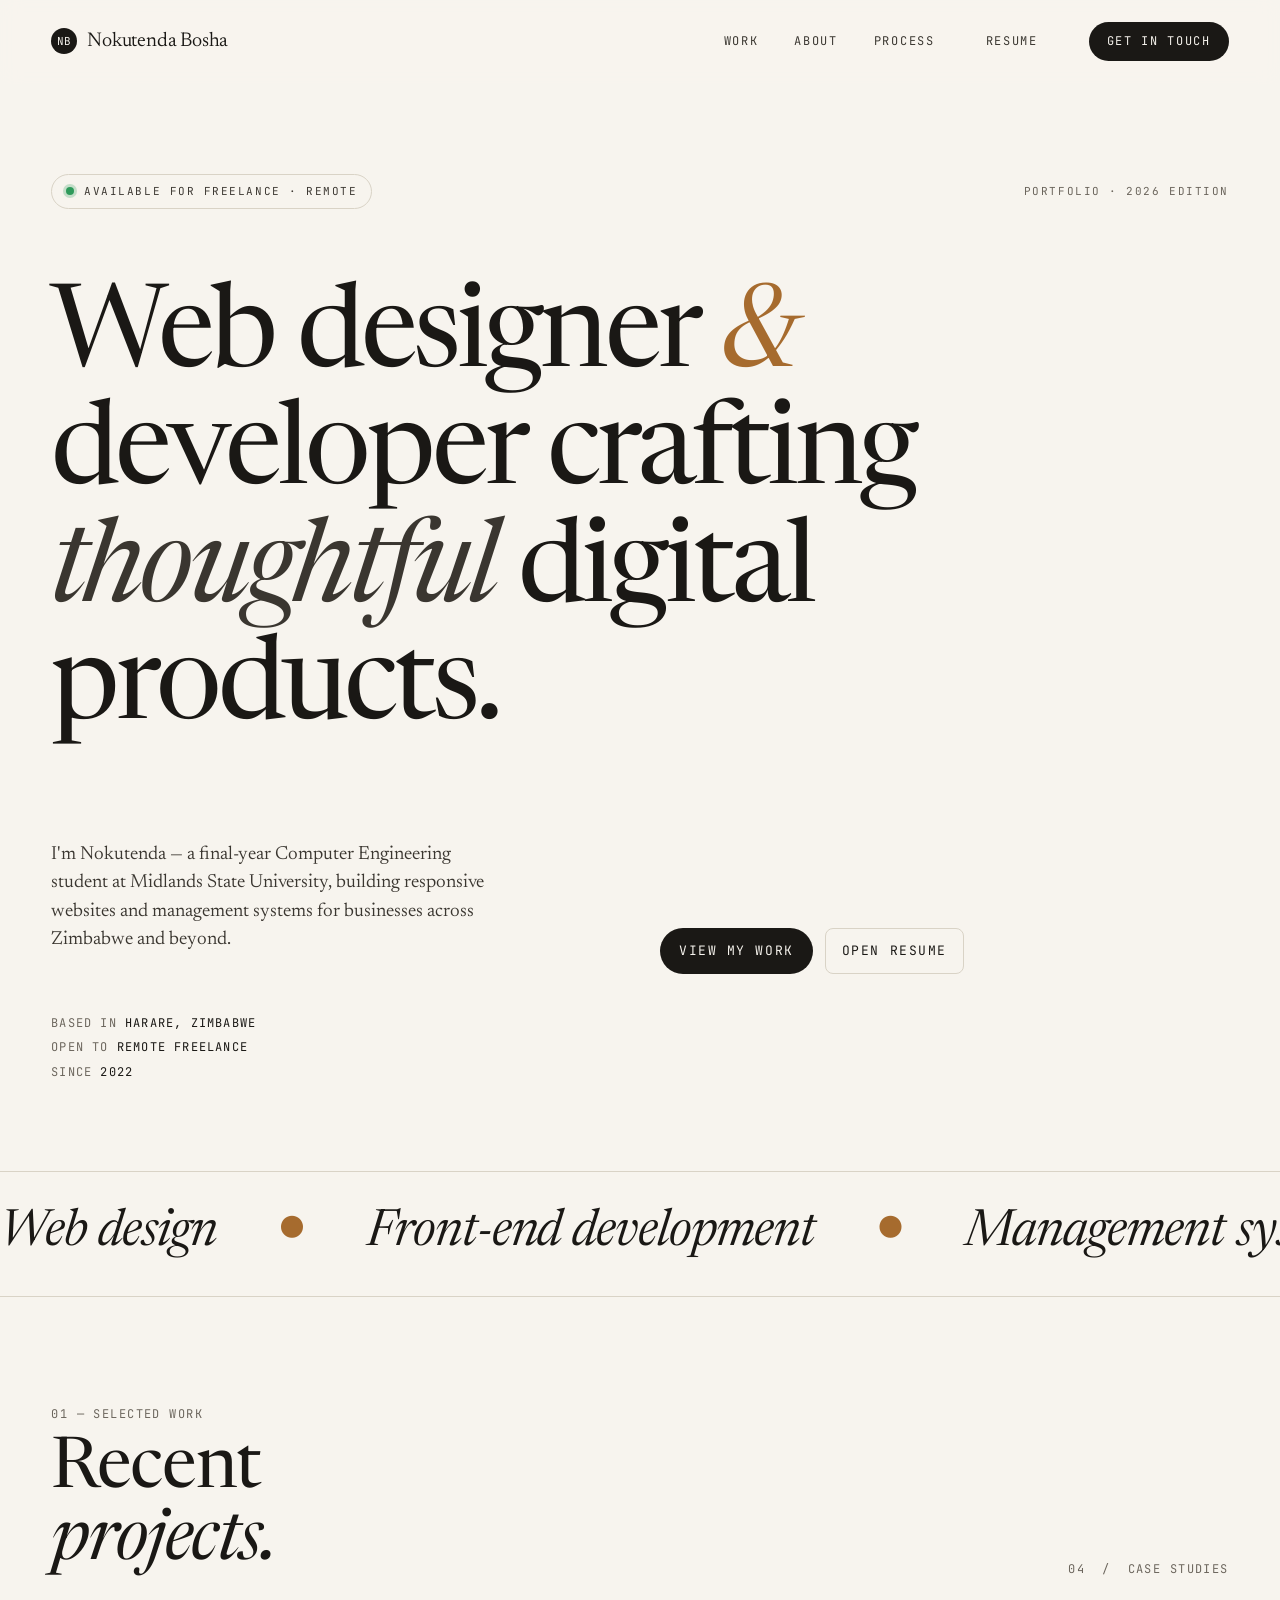
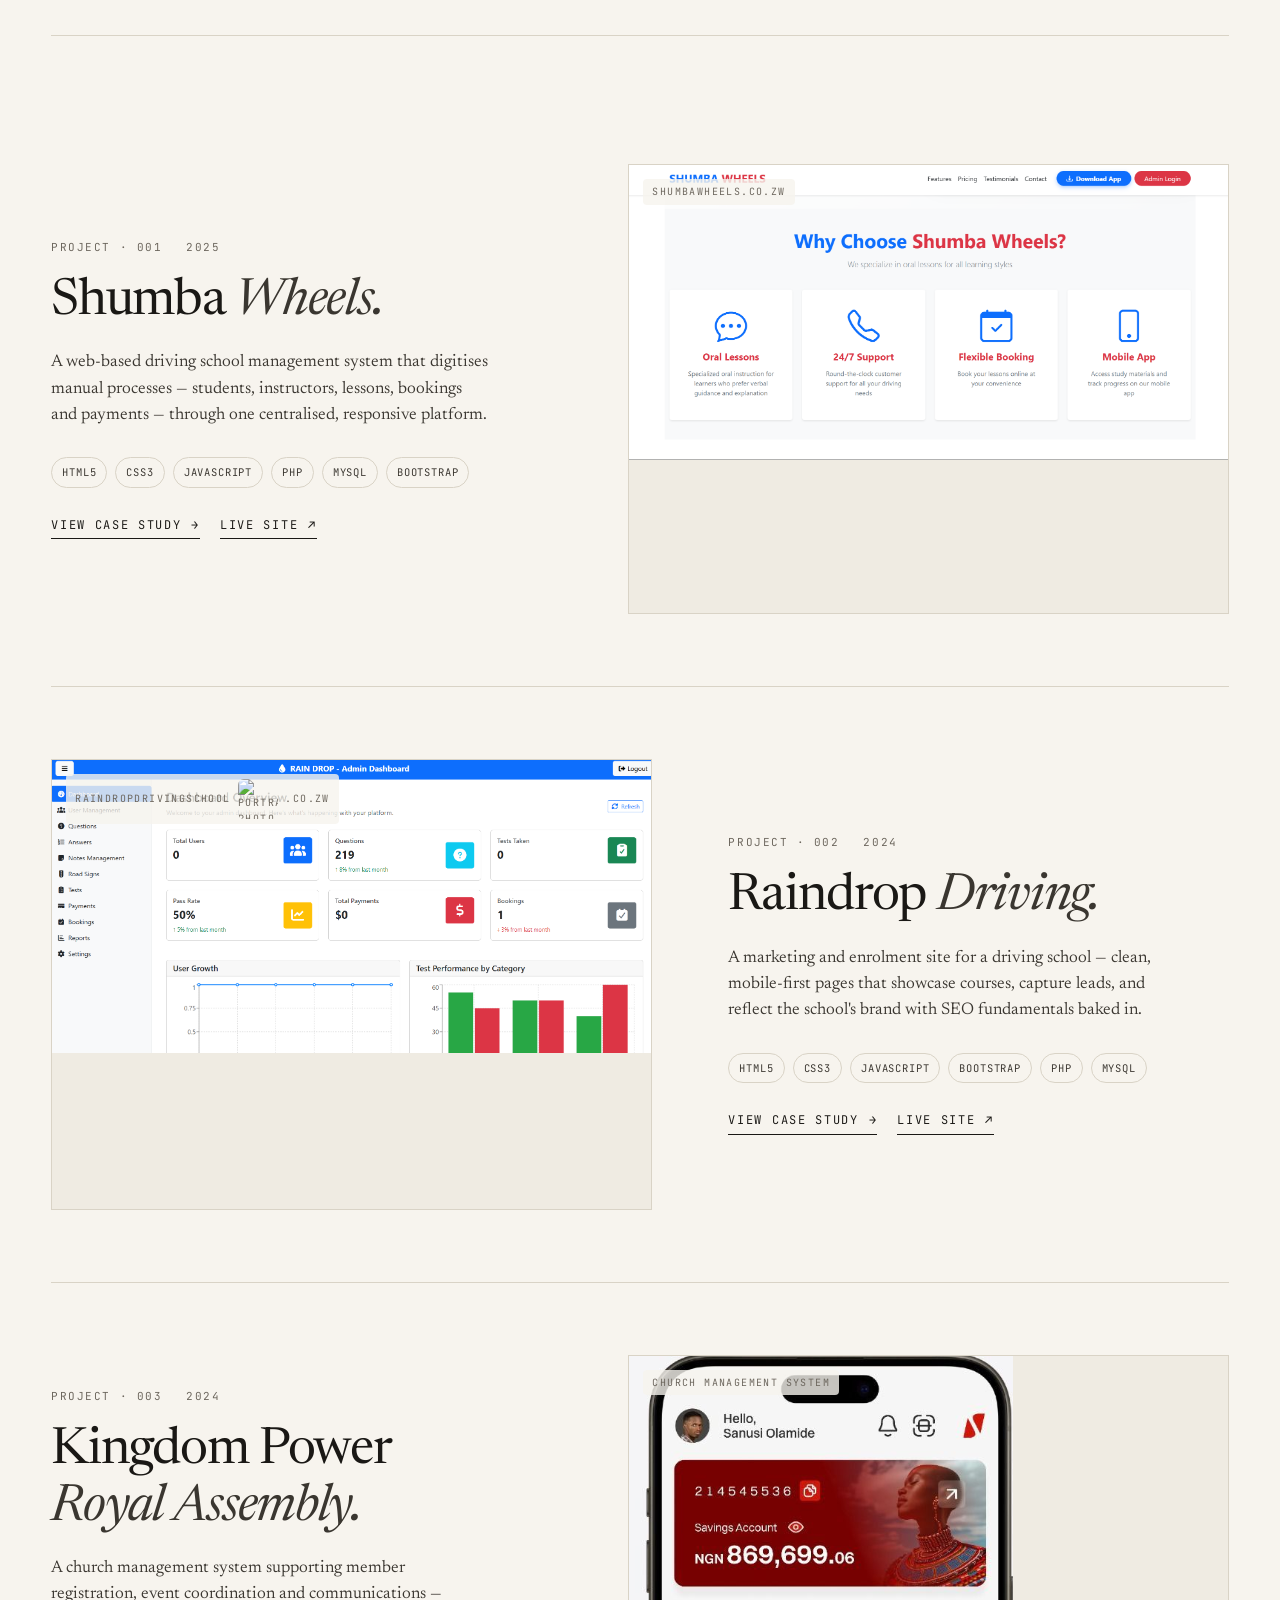
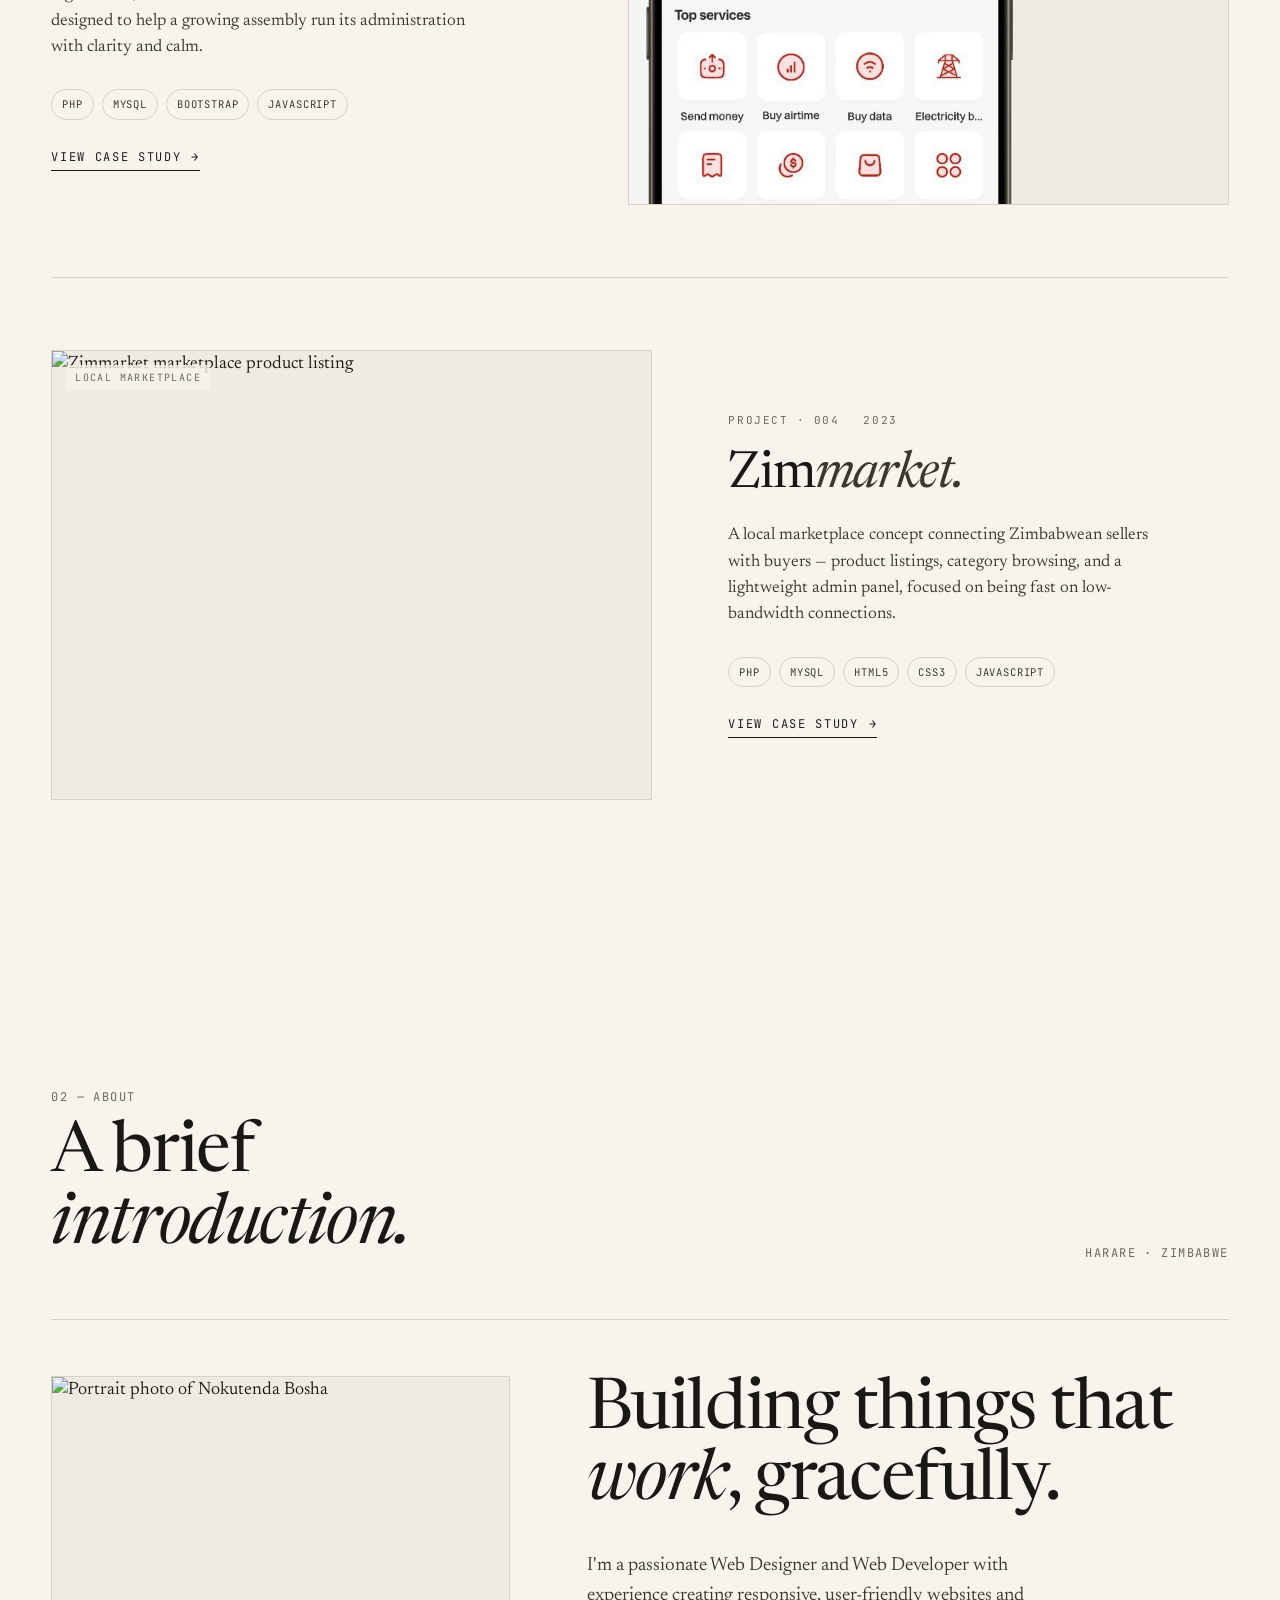
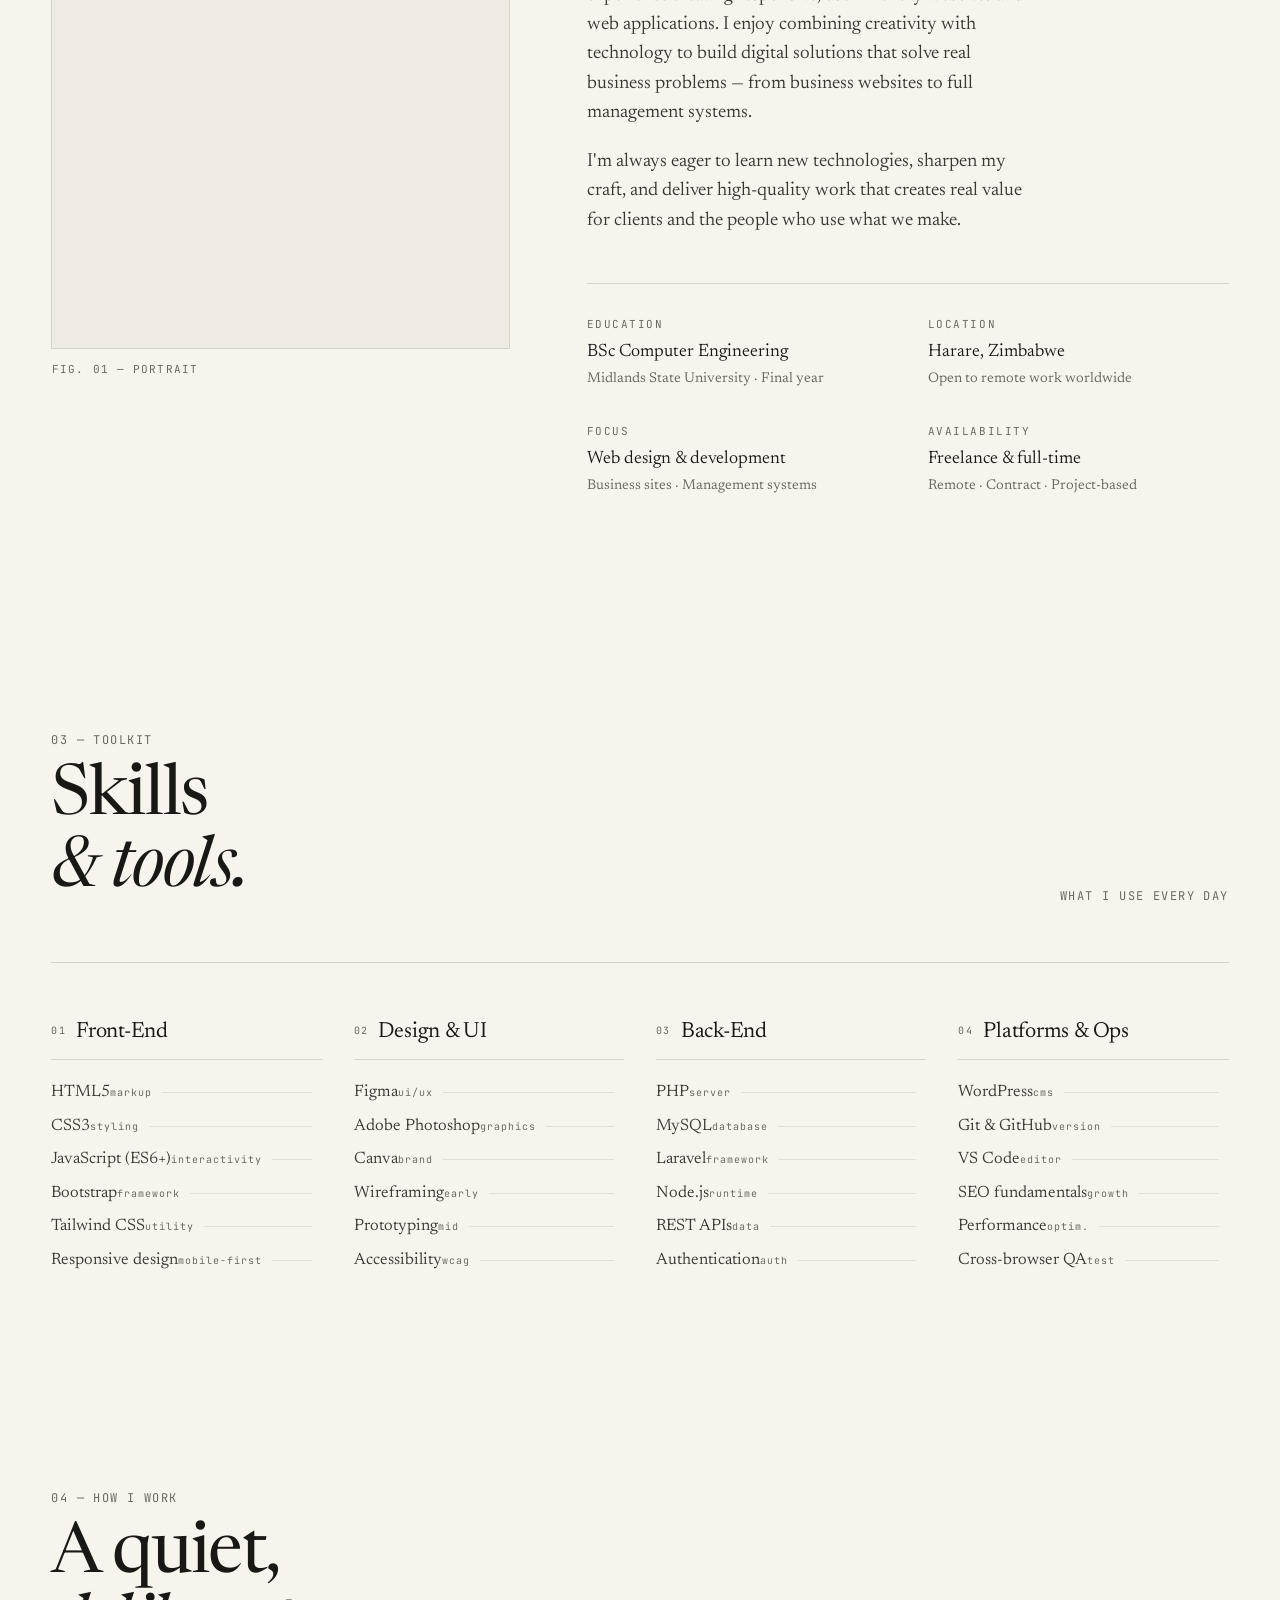
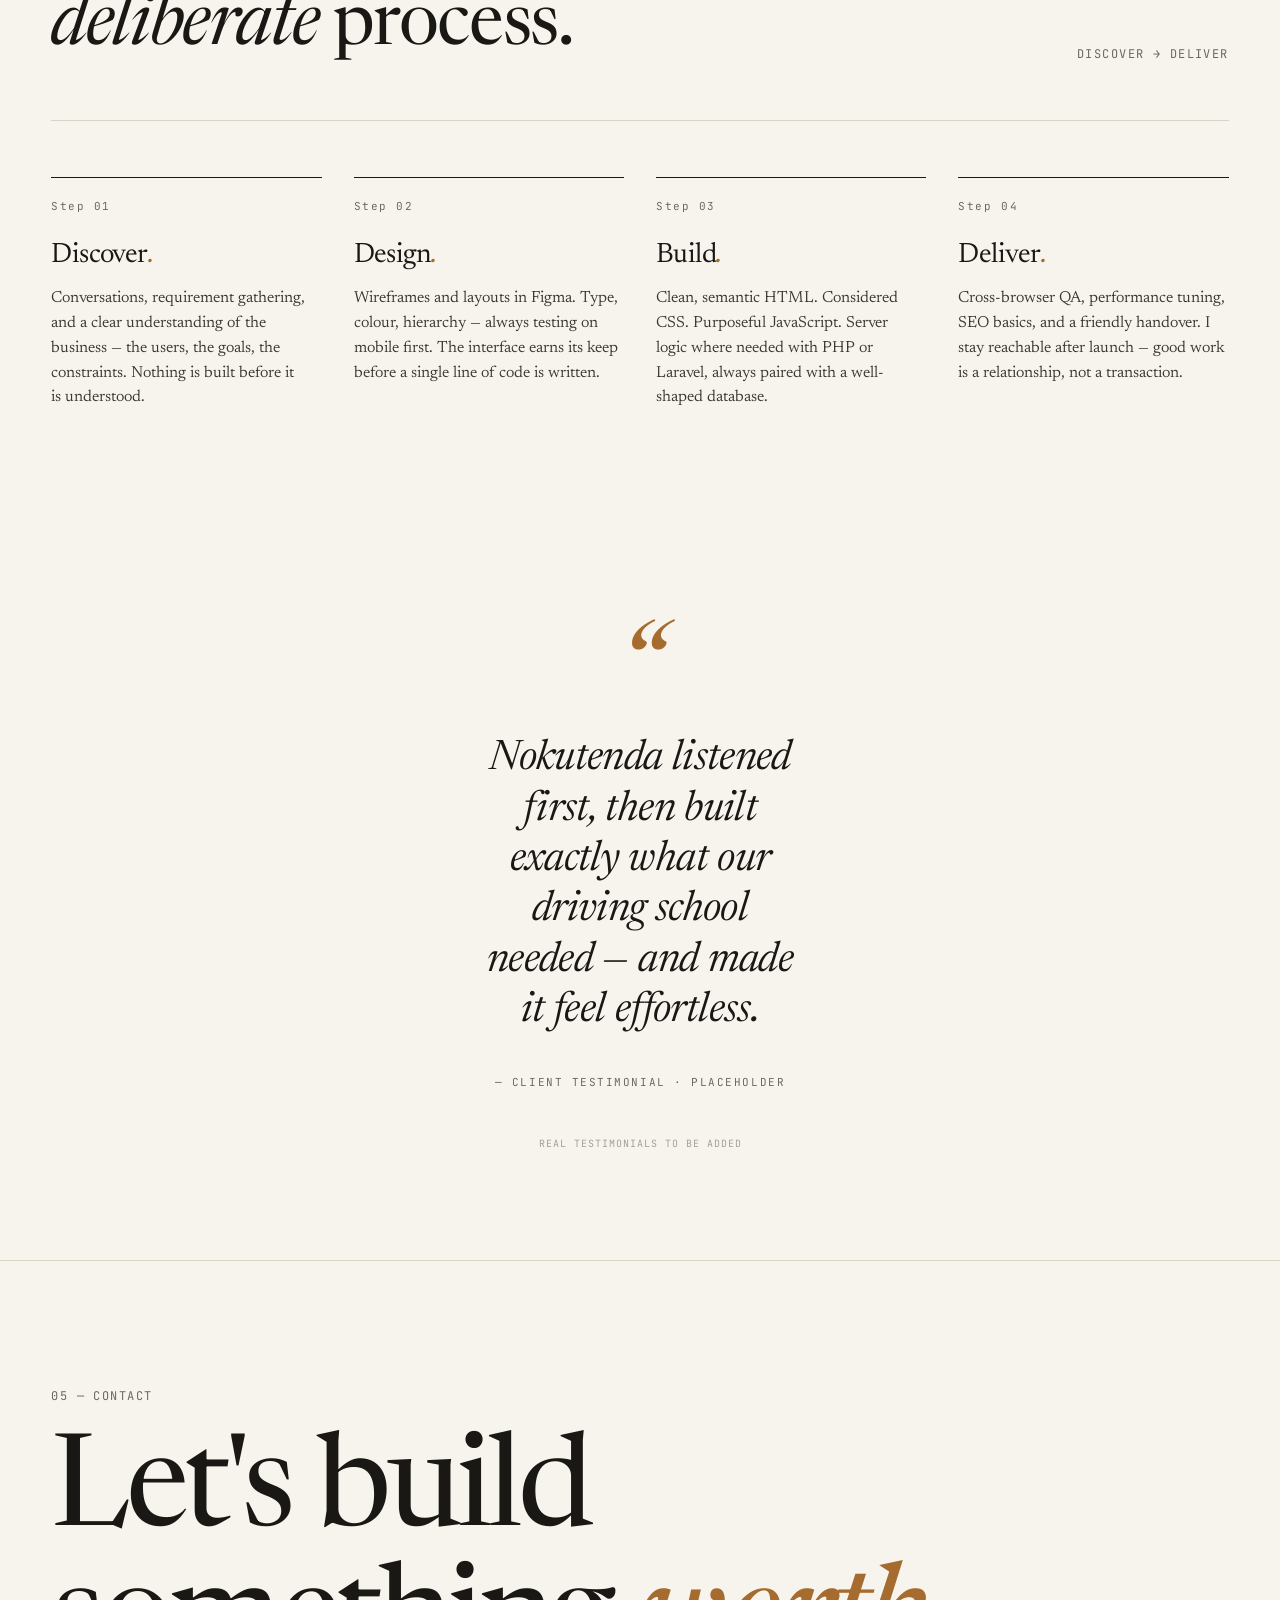
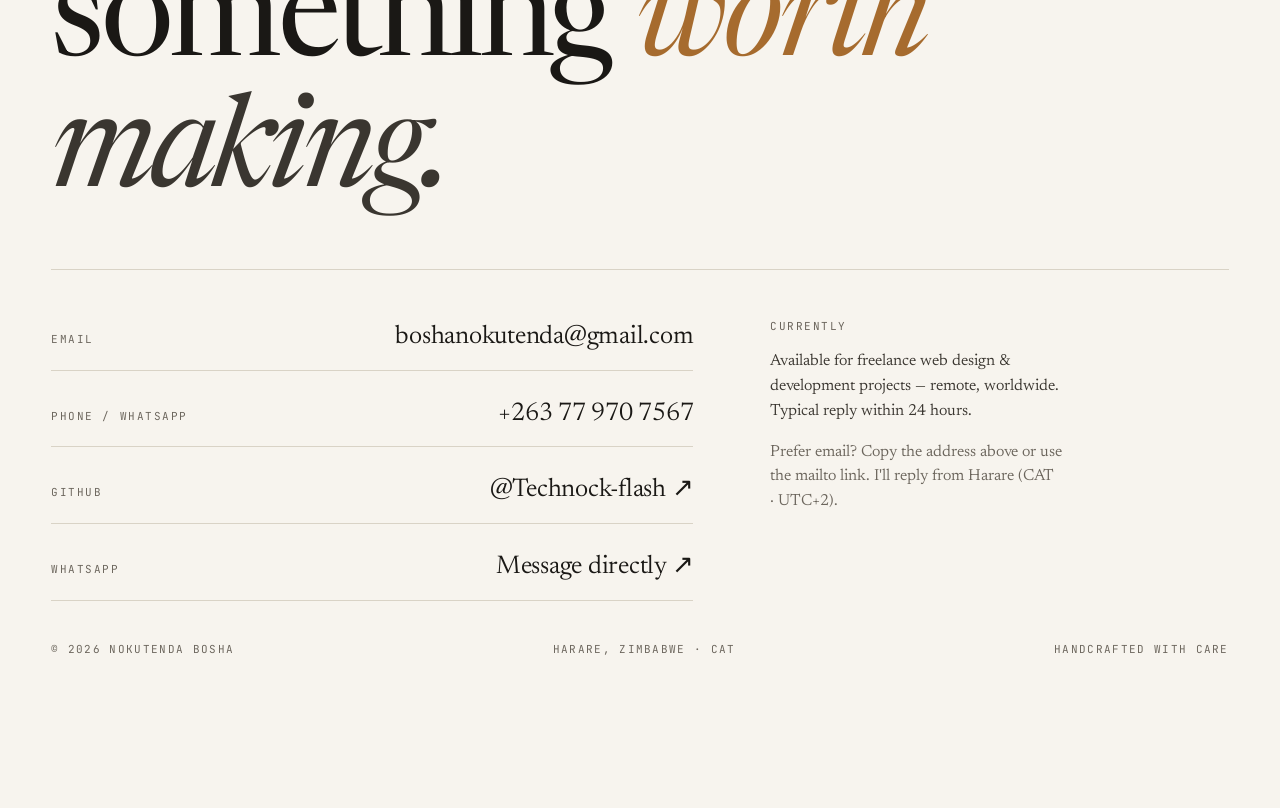
==== commit b681d79d: "Use real portrait image" ====
--- a/index.html
+++ b/index.html
@@ -134,10 +134,7 @@
           </div>
           <div class="project-media">
             <span class="frame-label">shumbawheels.co.zw</span>
-            <picture>
-              <source type="image/webp" srcset="assets/shumba-screen-2.webp 1x, assets/shumba-screen-2@2x.webp 2x">
-              <img src="assets/shumba-screen-2.png" alt="Shumba Wheels dashboard and booking UI" loading="lazy" decoding="async" />
-            </picture>
+            <img src="assets/shumba-screen-2.png" alt="Shumba Wheels dashboard and booking UI" loading="lazy" decoding="async" />
           </div>
         </article>
 
@@ -160,13 +157,10 @@
             <span class="frame-label">raindropdrivingschool
               <picture style="display:inline-block;vertical-align:middle;">
                 <source type="image/webp" srcset="assets/portrait.webp 1x, assets/portrait@2x.webp 2x">
-                <img src="assets/portrait.heic" alt="Portrait photo of Nokutenda Bosha" loading="lazy" decoding="async" style="width:40px;height:40px;display:inline-block;vertical-align:middle;border-radius:6px;" />
+                <img src="assets/portrait.svg" alt="Portrait photo of Nokutenda Bosha" loading="lazy" decoding="async" style="width:40px;height:40px;display:inline-block;vertical-align:middle;border-radius:6px;" />
               </picture>
             .co.zw</span>
-            <picture>
-              <source type="image/webp" srcset="assets/raindrop-screen-1.webp 1x, assets/raindrop-screen-1@2x.webp 2x">
-              <img src="assets/raindrop-screen-1.png" alt="Raindrop Driving marketing homepage" loading="lazy" decoding="async" />
-            </picture>
+            <img src="assets/raindrop-screen-1.png" alt="Raindrop Driving marketing homepage" loading="lazy" decoding="async" />
           </div>
         </article>
 
@@ -186,10 +180,7 @@
           </div>
           <div class="project-media">
             <span class="frame-label">Church management system</span>
-            <picture>
-              <source type="image/webp" srcset="assets/kingdom-screen-1.webp 1x, assets/kingdom-screen-1@2x.webp 2x">
-              <img src="assets/kingdom-screen-1.png" alt="Kingdom Power church management dashboard" loading="lazy" decoding="async" />
-            </picture>
+            <img src="assets/kingdom-screen-1.png" alt="Kingdom Power church management dashboard" loading="lazy" decoding="async" />
           </div>
         </article>
 
@@ -233,10 +224,7 @@
 
       <div class="about-grid">
         <div class="about-portrait">
-          <picture>
-            <source type="image/webp" srcset="assets/portrait.webp 1x, assets/portrait@2x.webp 2x">
-            <img src="assets/portrait.svg" alt="Portrait photo of Nokutenda Bosha" loading="lazy" decoding="async" />
-          </picture>
+          <img src="assets/portrait.svg" alt="Portrait photo of Nokutenda Bosha" loading="lazy" decoding="async" />
           <span class="cap">Fig. 01 — Portrait</span>
         </div>
 
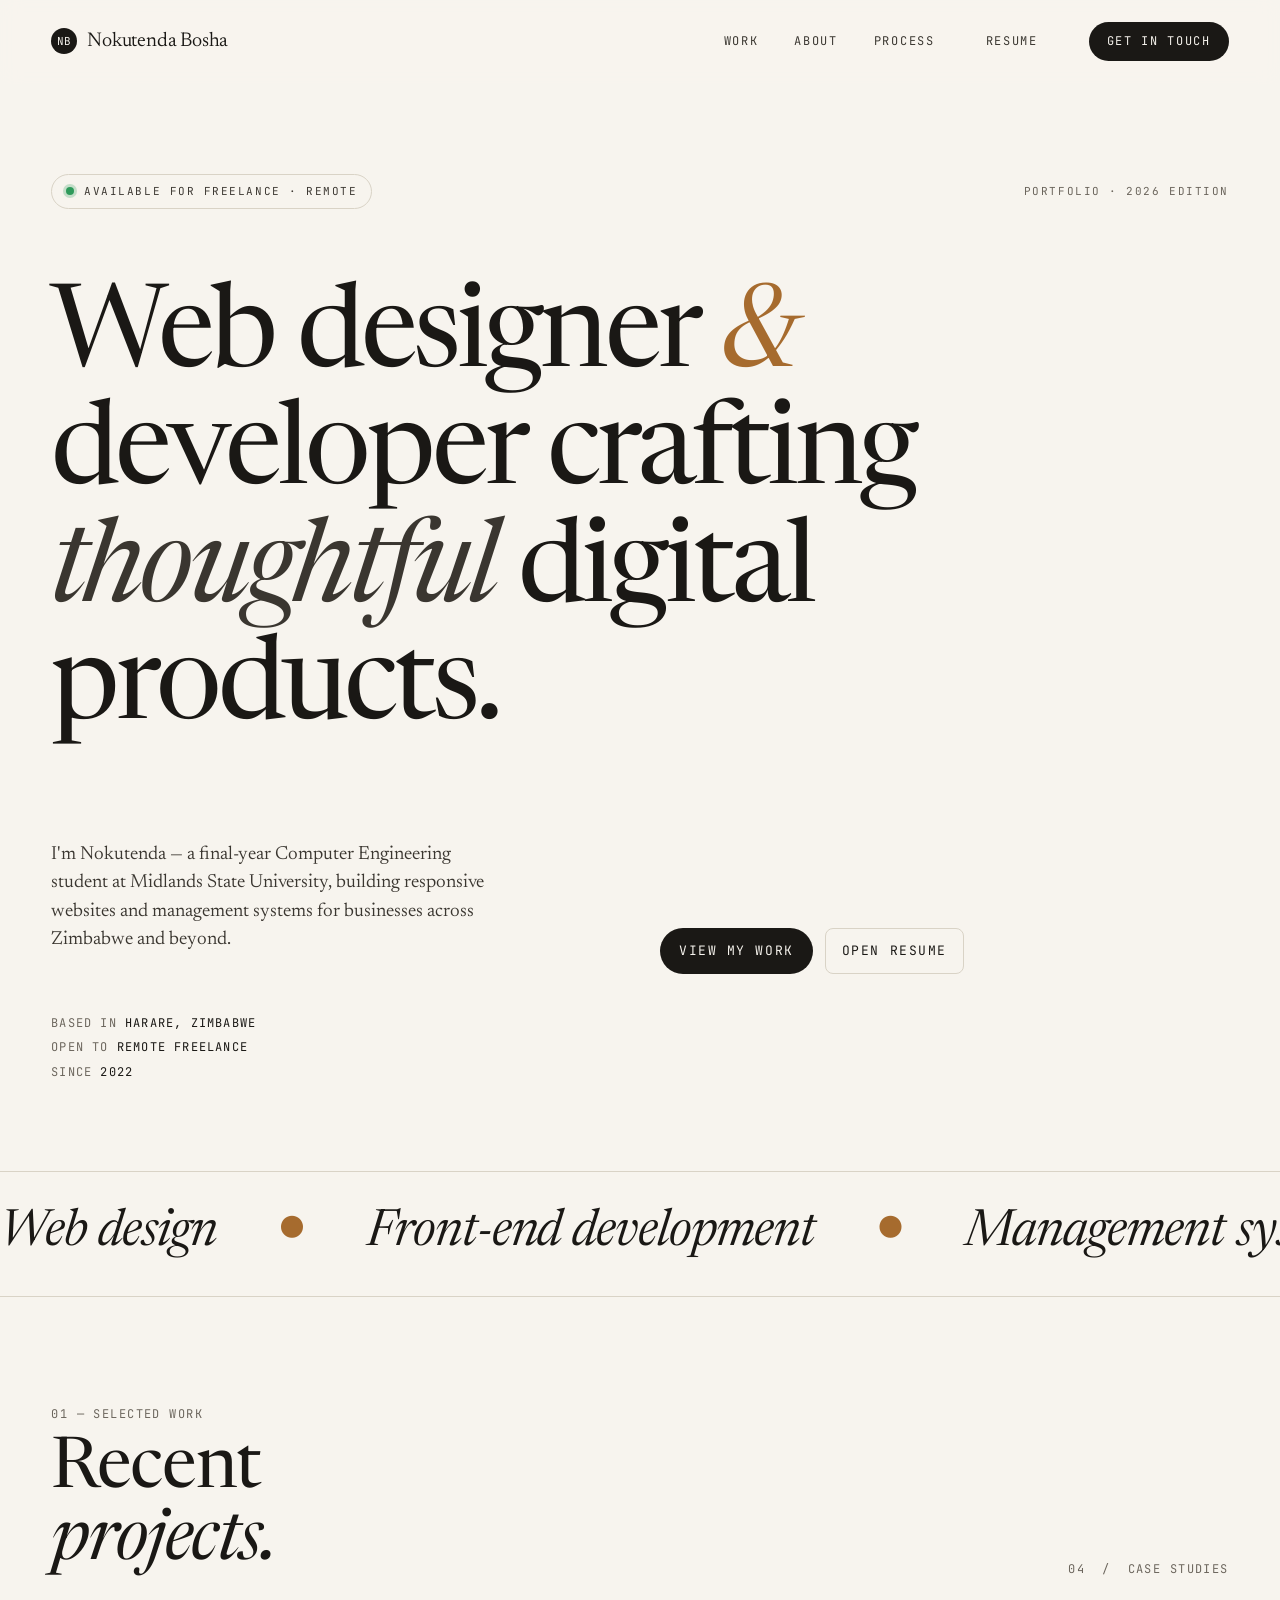
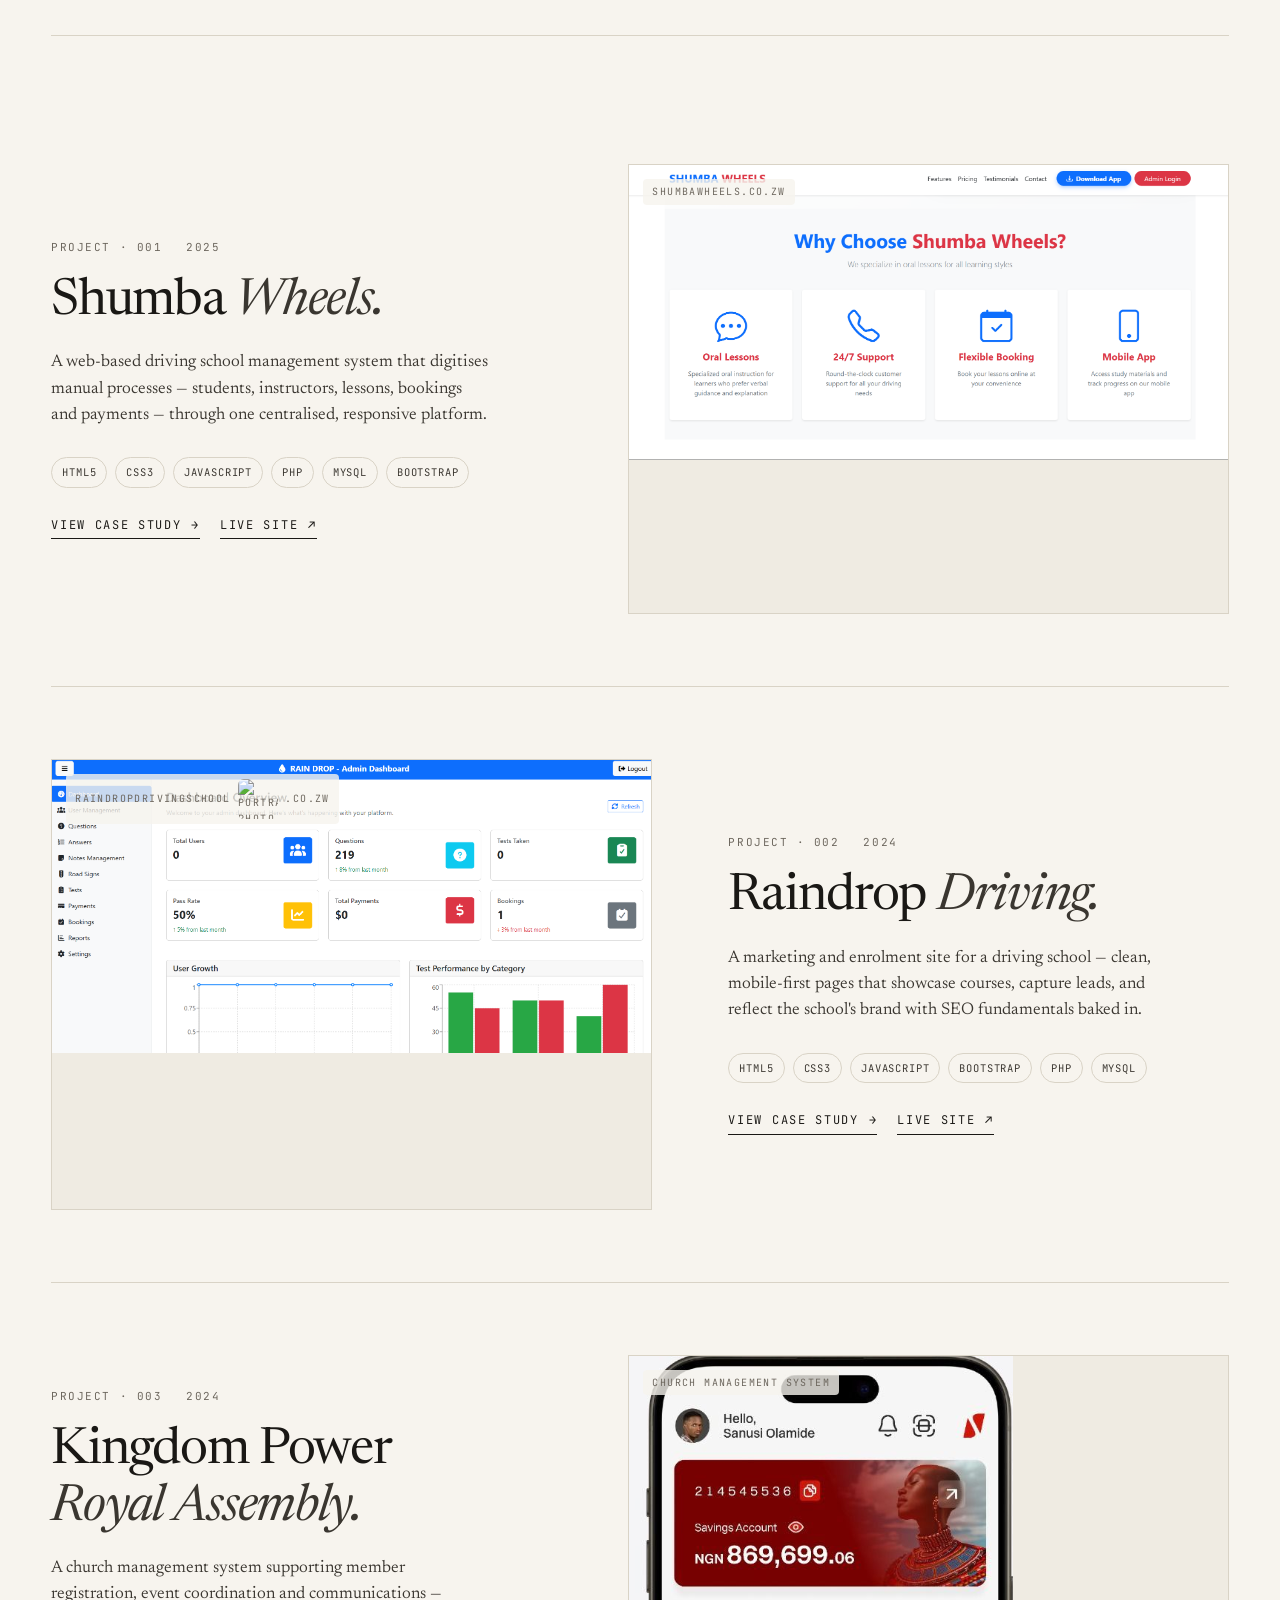
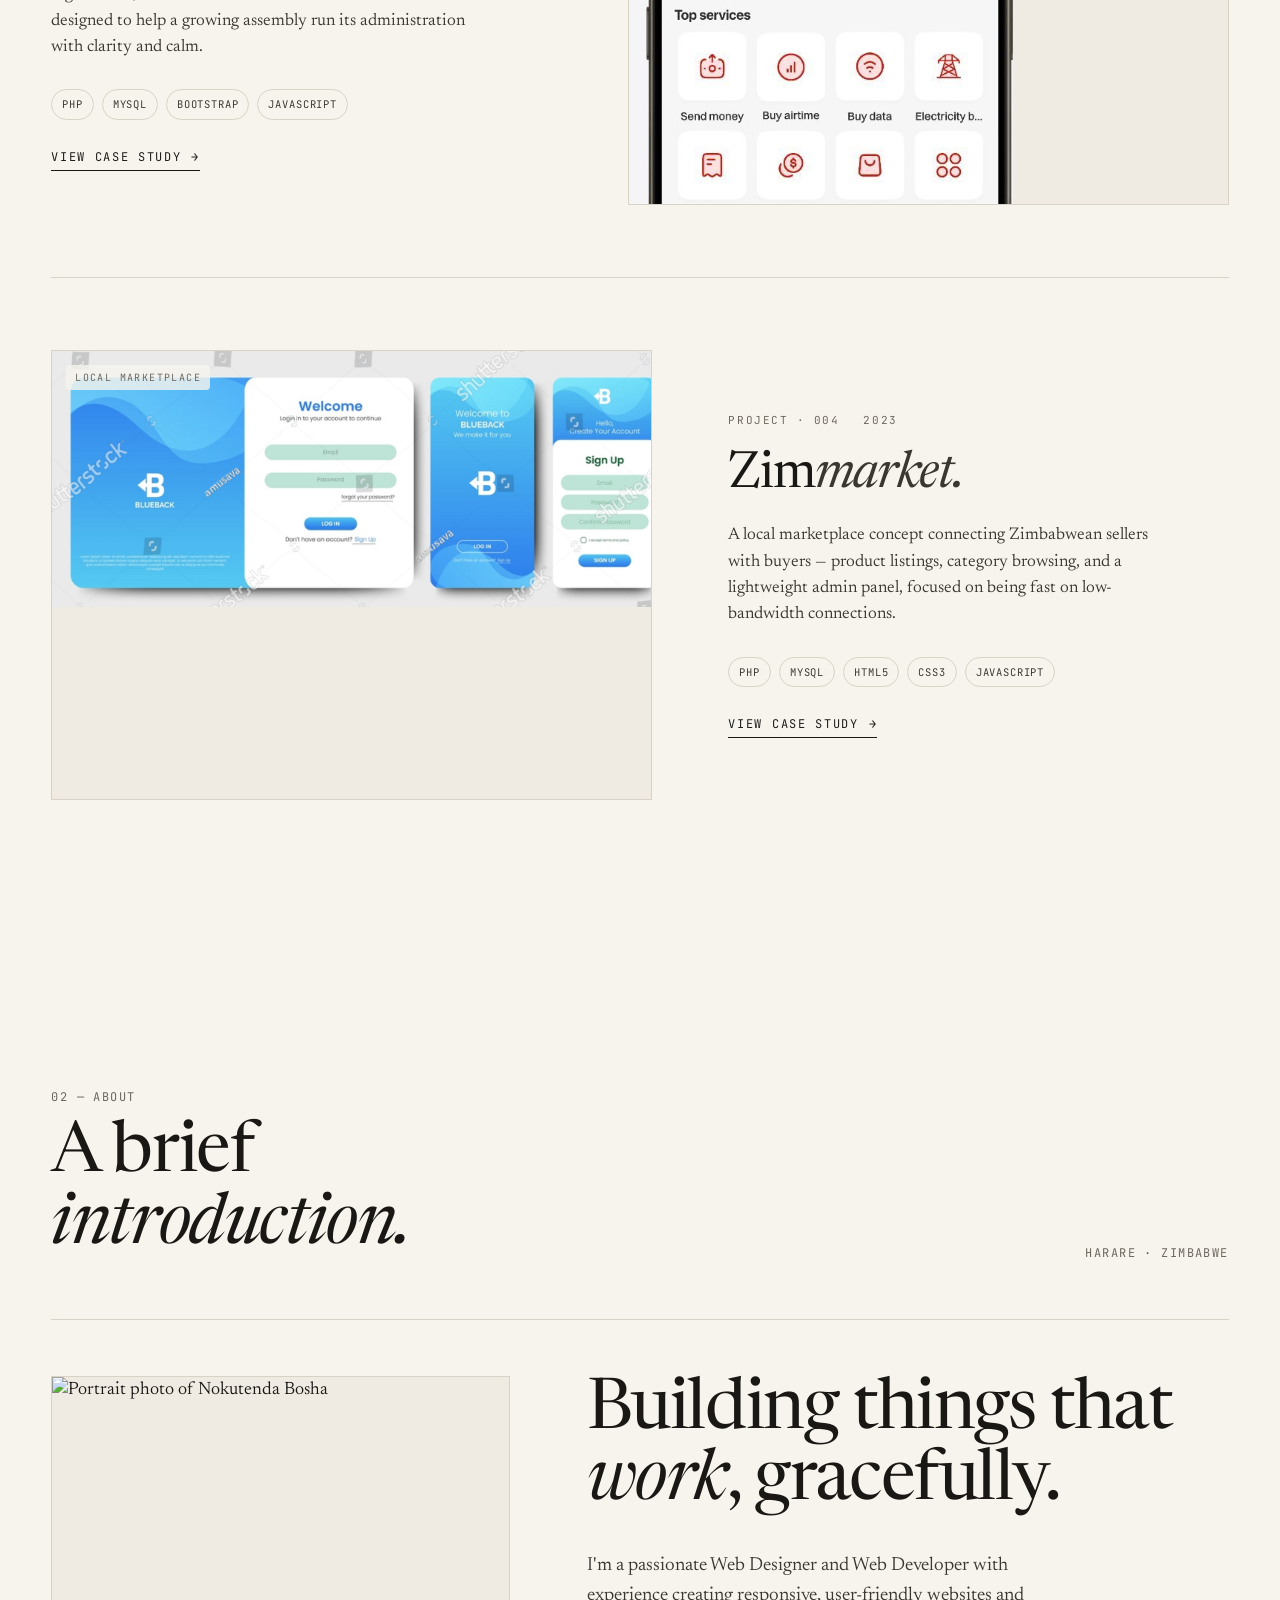
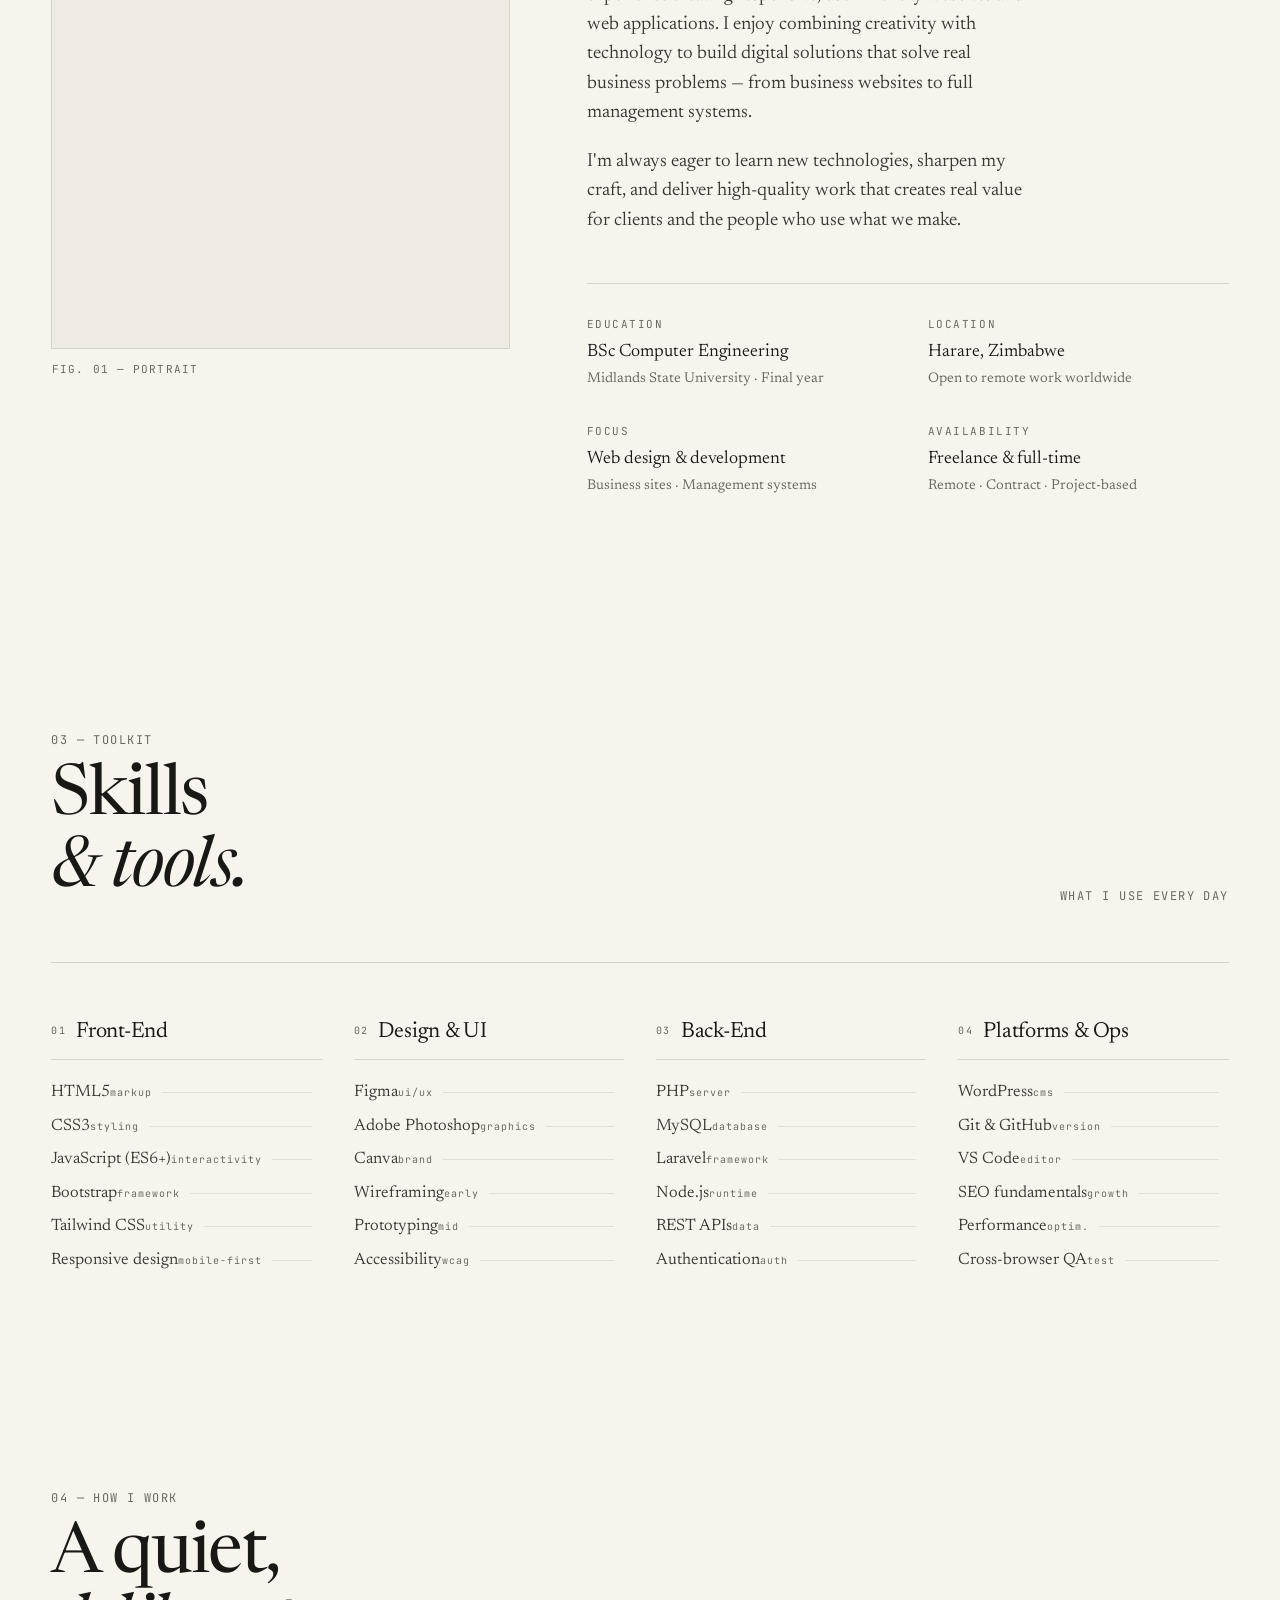
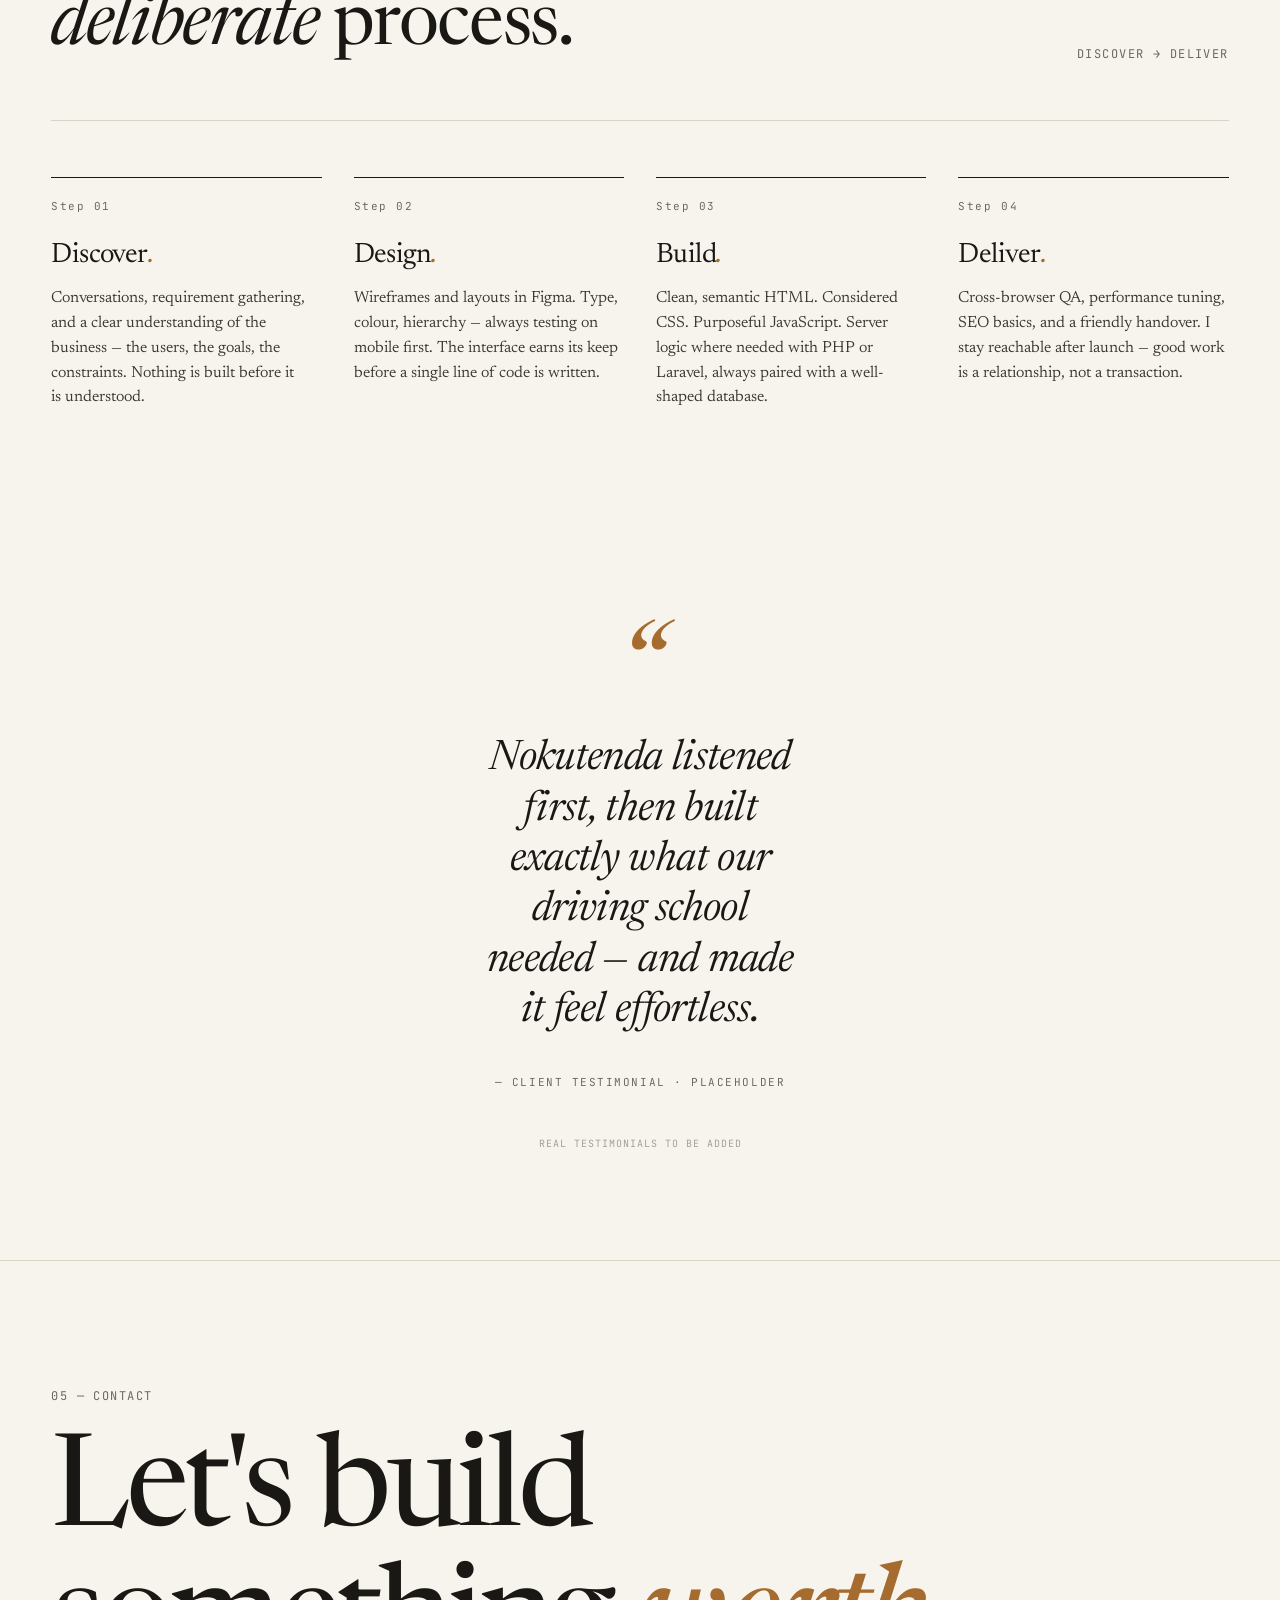
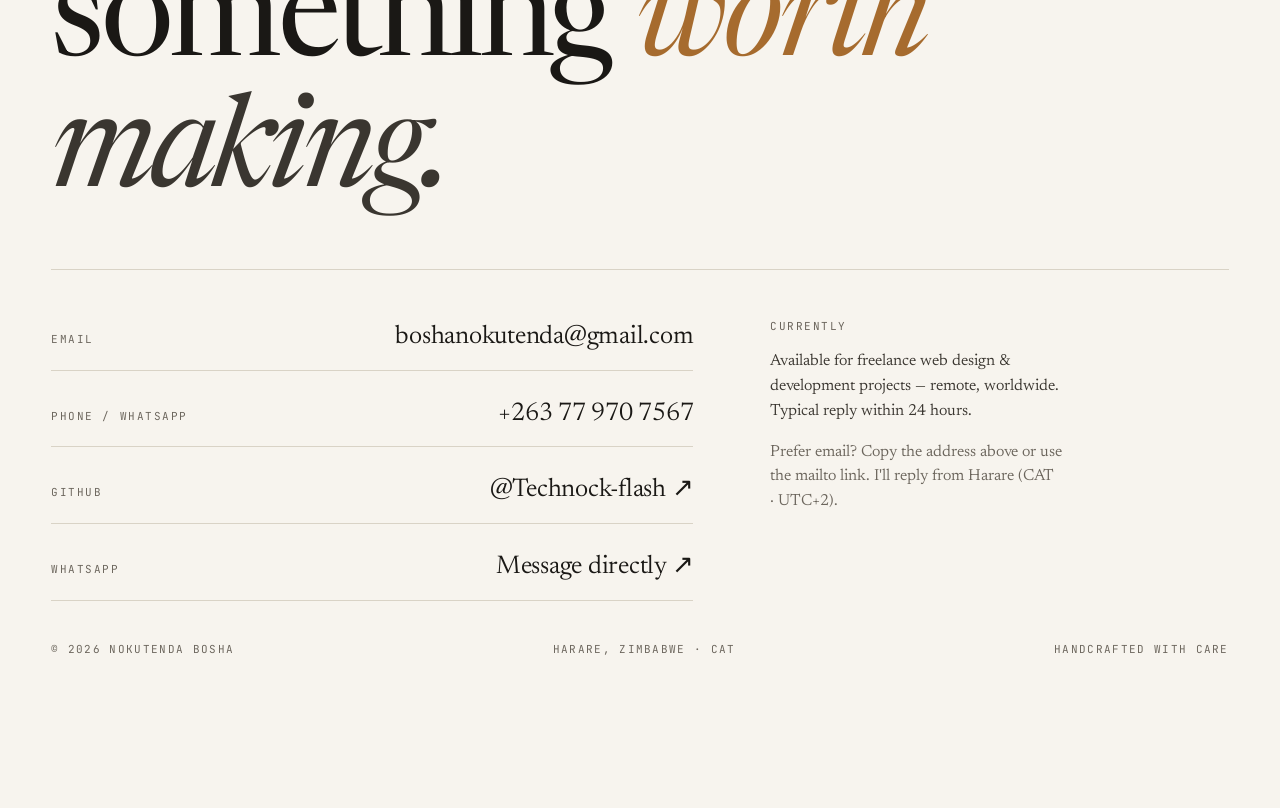
==== commit 4fa0d3a6: "Use real portrait image" ====
--- a/index.html
+++ b/index.html
@@ -155,10 +155,7 @@
           </div>
           <div class="project-media">
             <span class="frame-label">raindropdrivingschool
-              <picture style="display:inline-block;vertical-align:middle;">
-                <source type="image/webp" srcset="assets/portrait.webp 1x, assets/portrait@2x.webp 2x">
-                <img src="assets/portrait.svg" alt="Portrait photo of Nokutenda Bosha" loading="lazy" decoding="async" style="width:40px;height:40px;display:inline-block;vertical-align:middle;border-radius:6px;" />
-              </picture>
+              <img src="assets/portrait.svg" alt="Portrait photo of Nokutenda Bosha" loading="lazy" decoding="async" style="width:40px;height:40px;display:inline-block;vertical-align:middle;border-radius:6px;" />
             .co.zw</span>
             <img src="assets/raindrop-screen-1.png" alt="Raindrop Driving marketing homepage" loading="lazy" decoding="async" />
           </div>
@@ -200,10 +197,7 @@
           </div>
           <div class="project-media">
             <span class="frame-label">Local marketplace</span>
-            <picture>
-              <source type="image/webp" srcset="assets/zimmarket-screen-1.webp 1x, assets/zimmarket-screen-1@2x.webp 2x">
-              <img src="assets/zimmarket-screen-1.png" alt="Zimmarket marketplace product listing" loading="lazy" decoding="async" />
-            </picture>
+            <img src="assets/zimmarket-screen-1.png" alt="Zimmarket marketplace product listing" loading="lazy" decoding="async" />
           </div>
         </article>
 
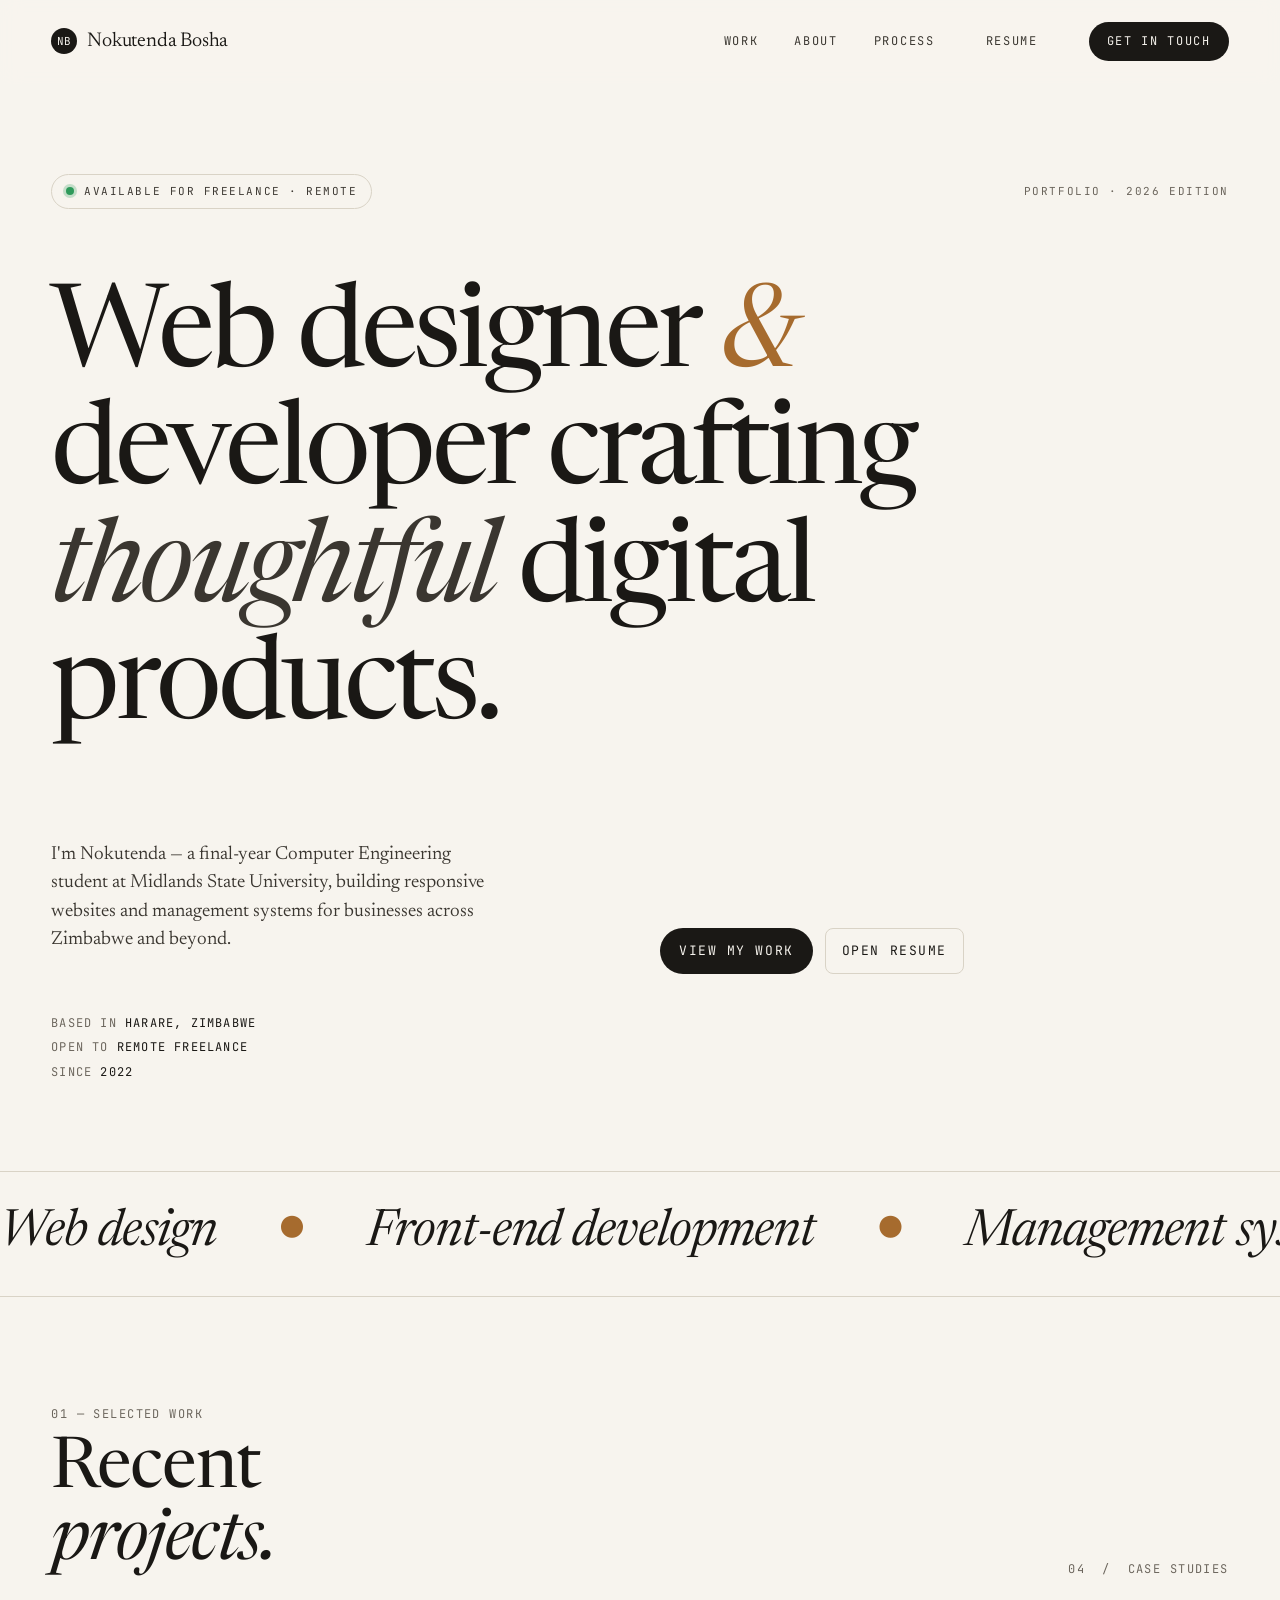
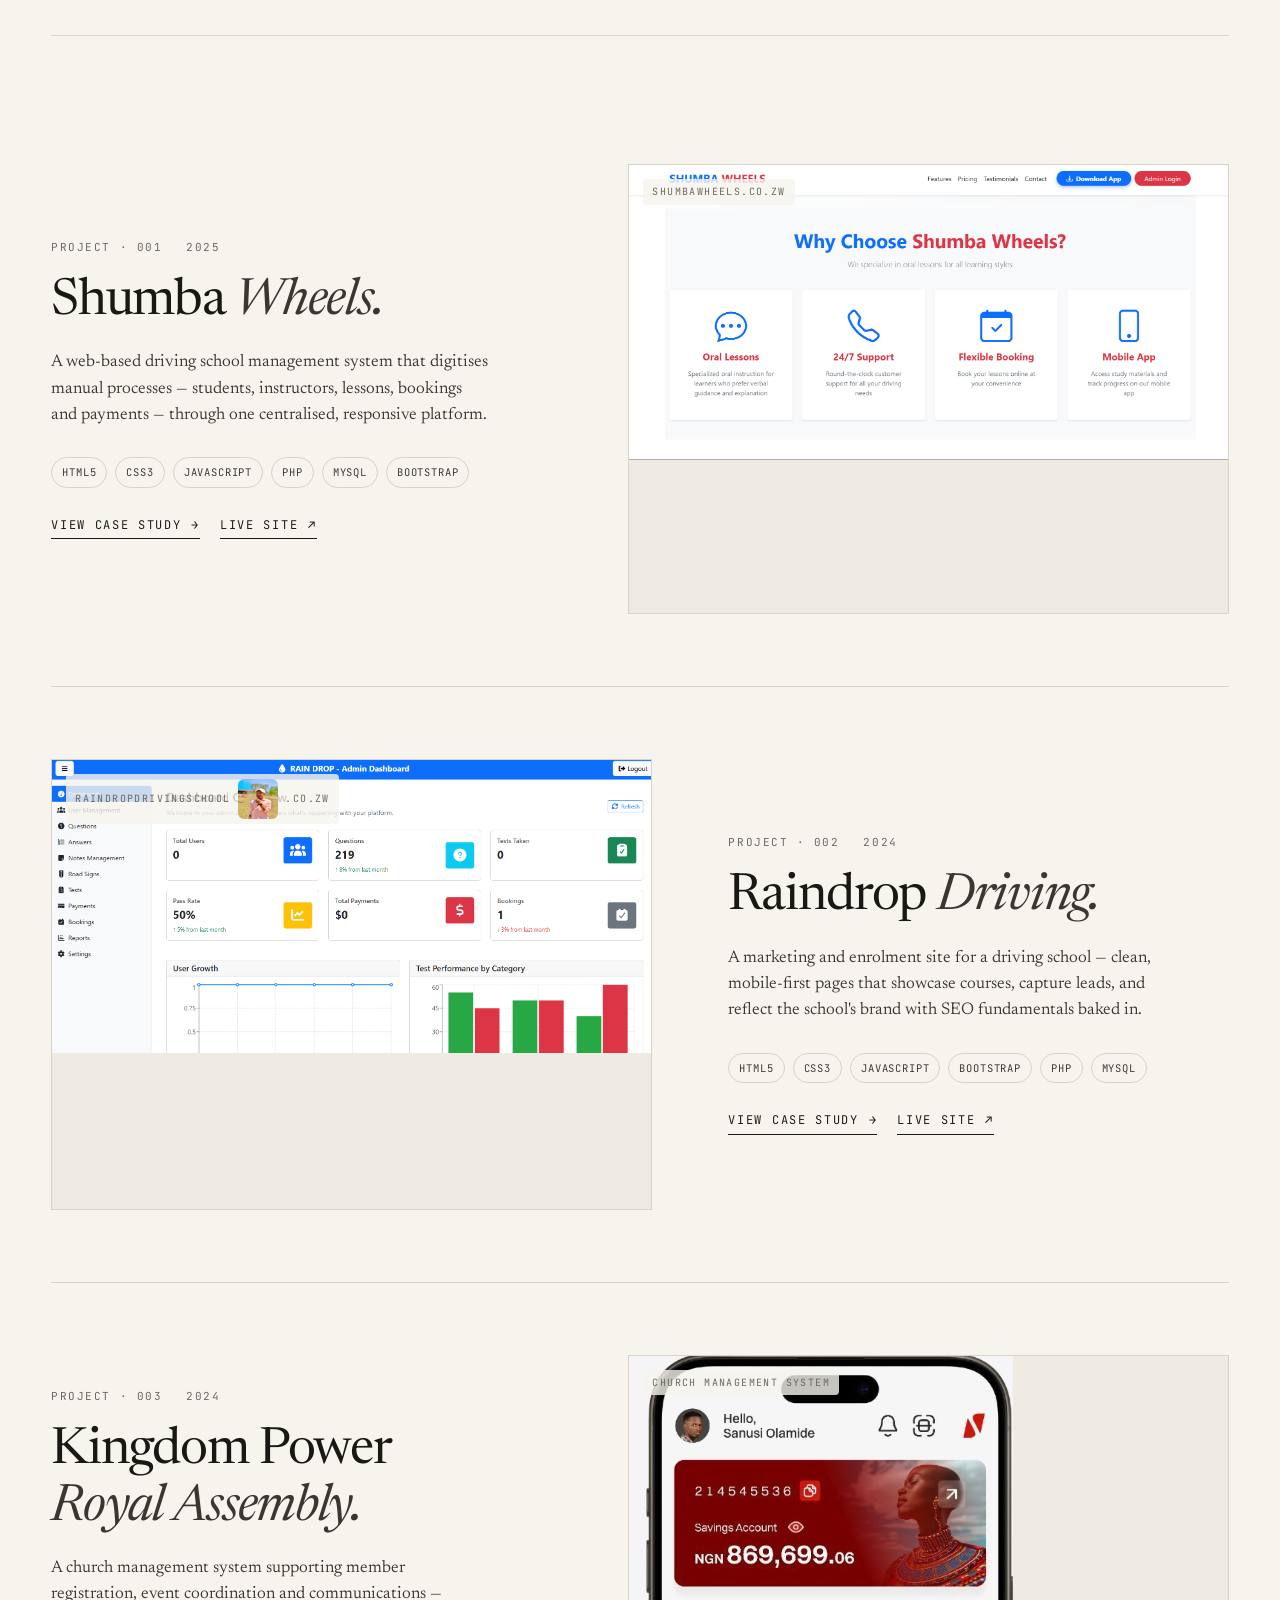
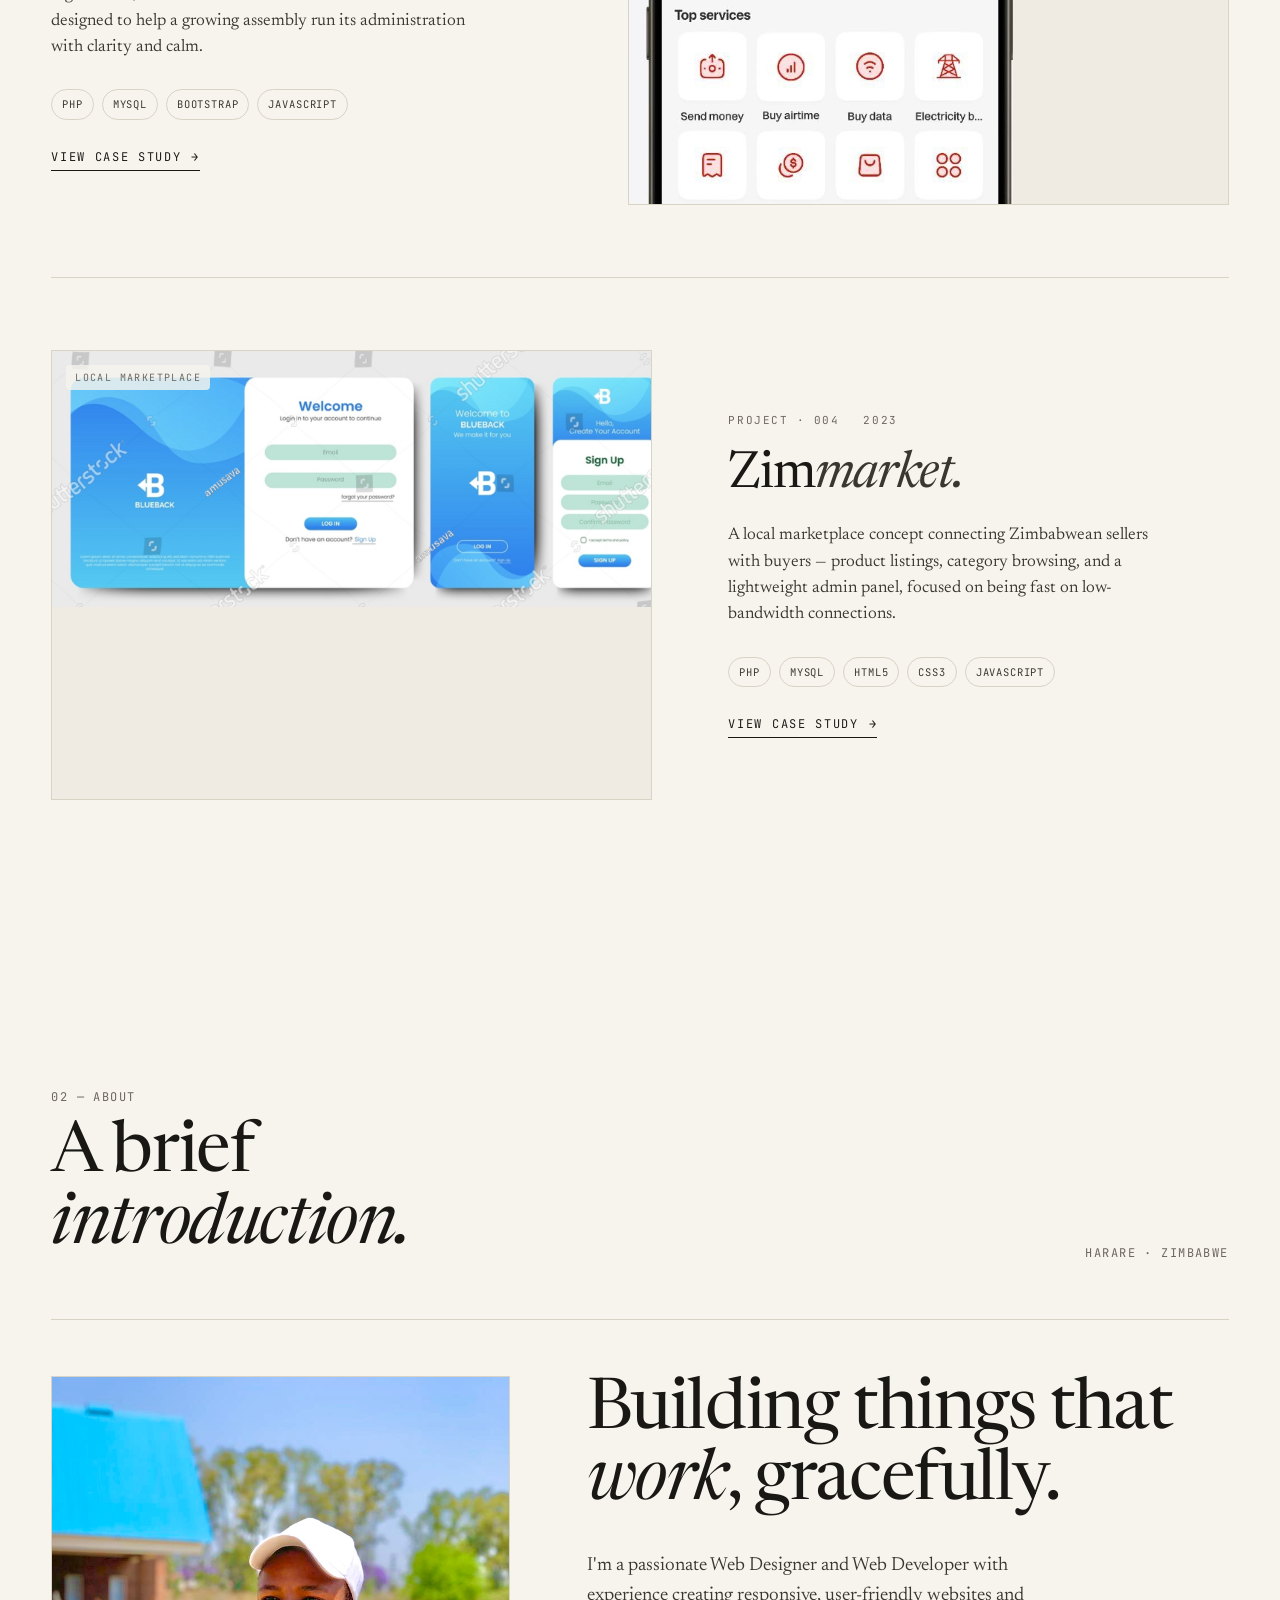
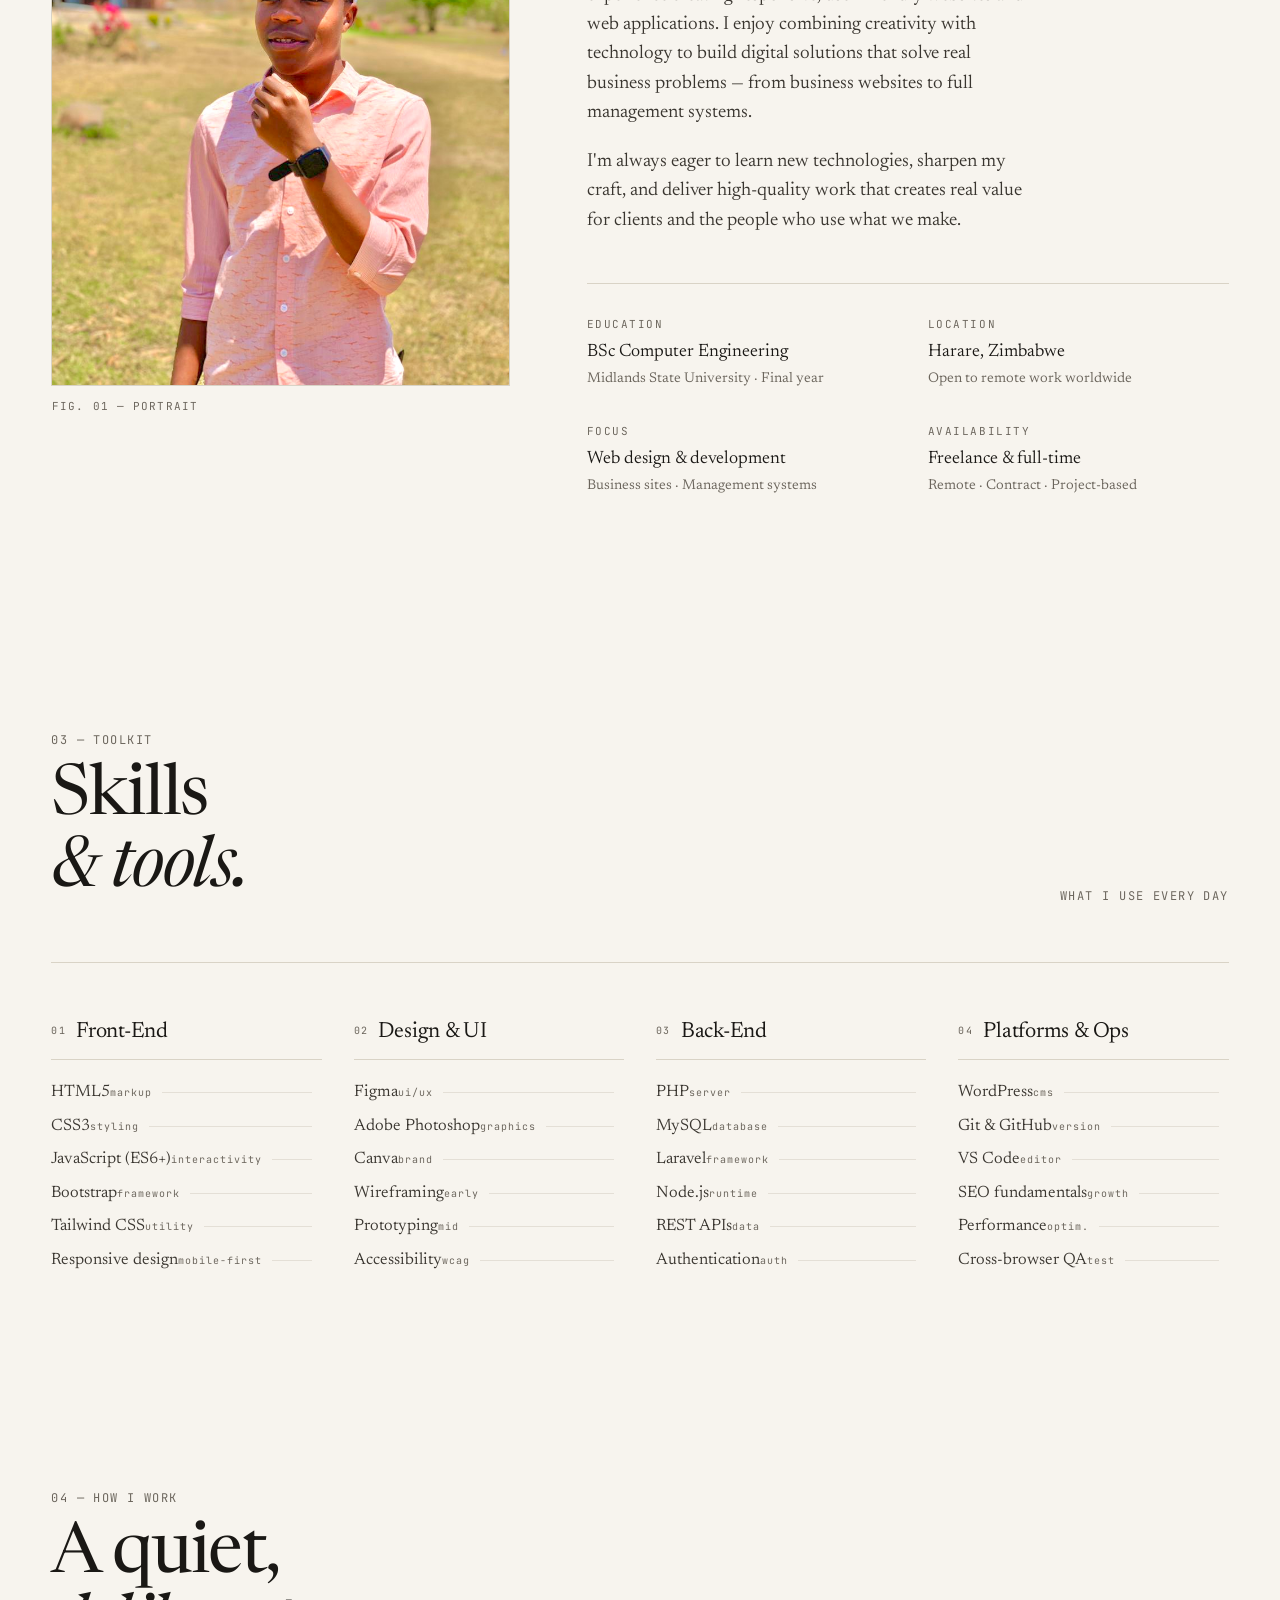
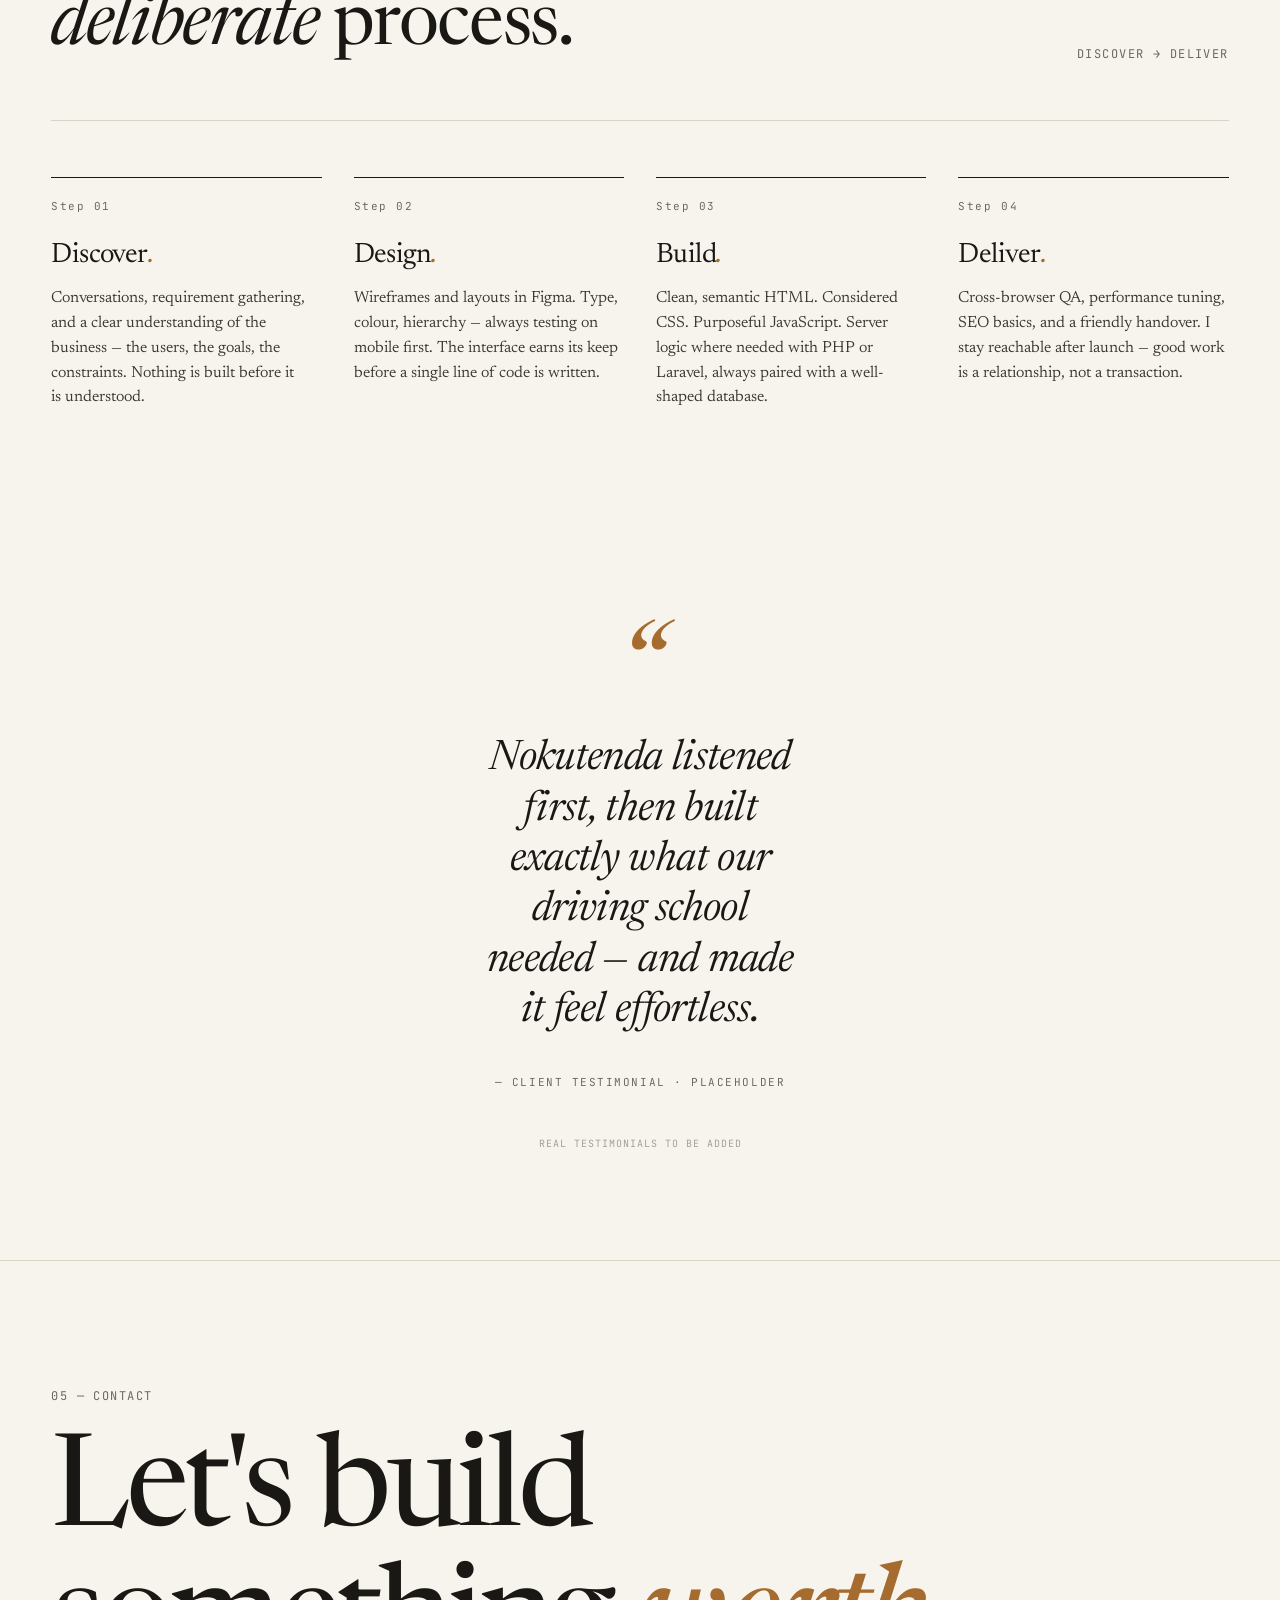
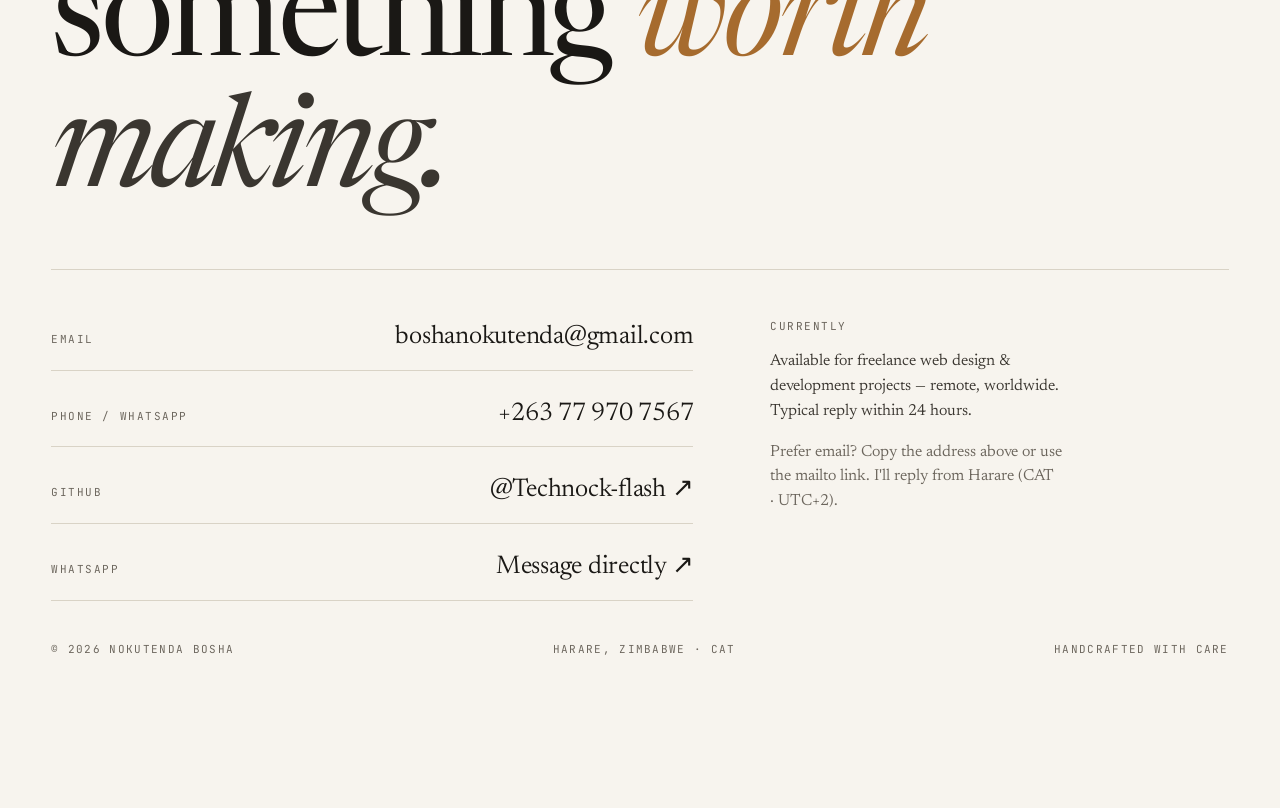
==== commit 98afcd23: "Use real portrait image" ====
--- a/index.html
+++ b/index.html
@@ -155,7 +155,7 @@
           </div>
           <div class="project-media">
             <span class="frame-label">raindropdrivingschool
-              <img src="assets/portrait.svg" alt="Portrait photo of Nokutenda Bosha" loading="lazy" decoding="async" style="width:40px;height:40px;display:inline-block;vertical-align:middle;border-radius:6px;" />
+              <img src="assets/portrait.jpg" alt="Portrait photo of Nokutenda Bosha" loading="lazy" decoding="async" style="width:40px;height:40px;display:inline-block;vertical-align:middle;border-radius:6px;" />
             .co.zw</span>
             <img src="assets/raindrop-screen-1.png" alt="Raindrop Driving marketing homepage" loading="lazy" decoding="async" />
           </div>
@@ -218,7 +218,7 @@
 
       <div class="about-grid">
         <div class="about-portrait">
-          <img src="assets/portrait.svg" alt="Portrait photo of Nokutenda Bosha" loading="lazy" decoding="async" />
+          <img src="assets/portrait.jpg" alt="Portrait photo of Nokutenda Bosha" loading="lazy" decoding="async" />
           <span class="cap">Fig. 01 — Portrait</span>
         </div>
 
